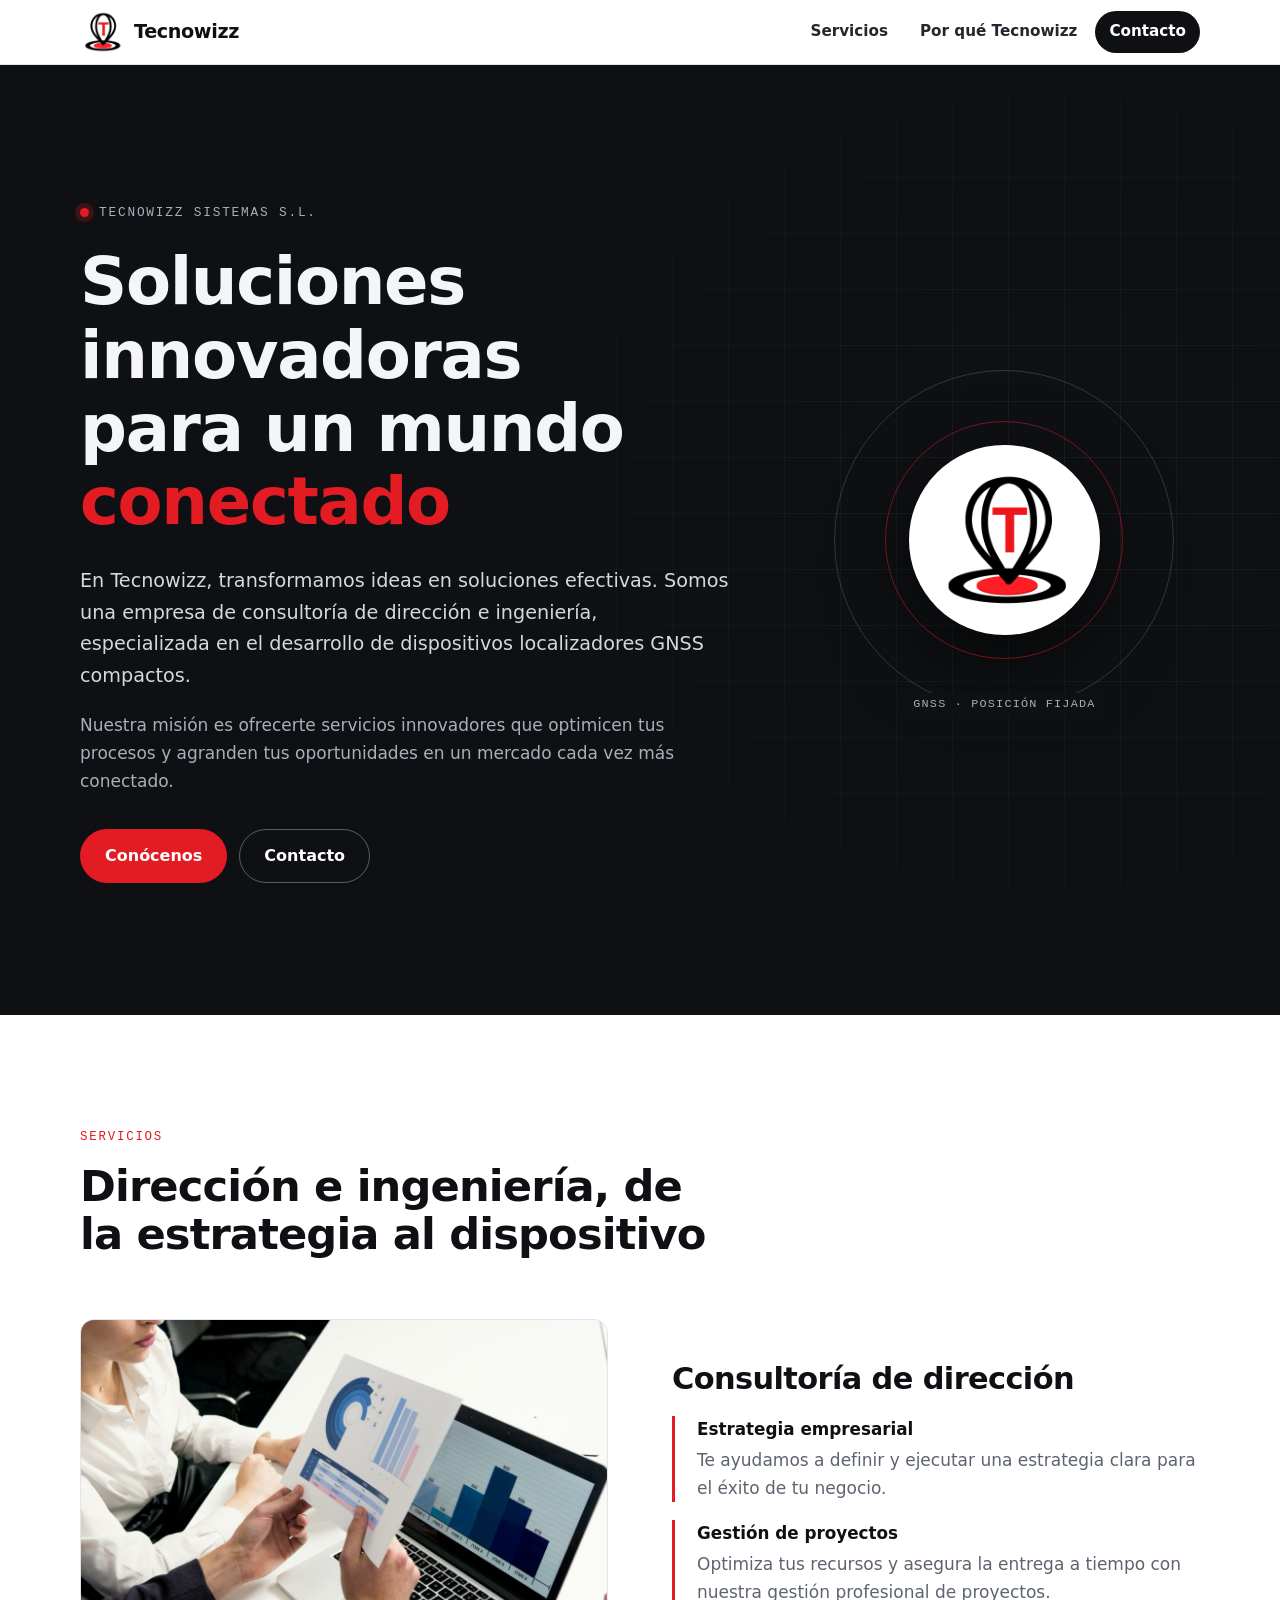
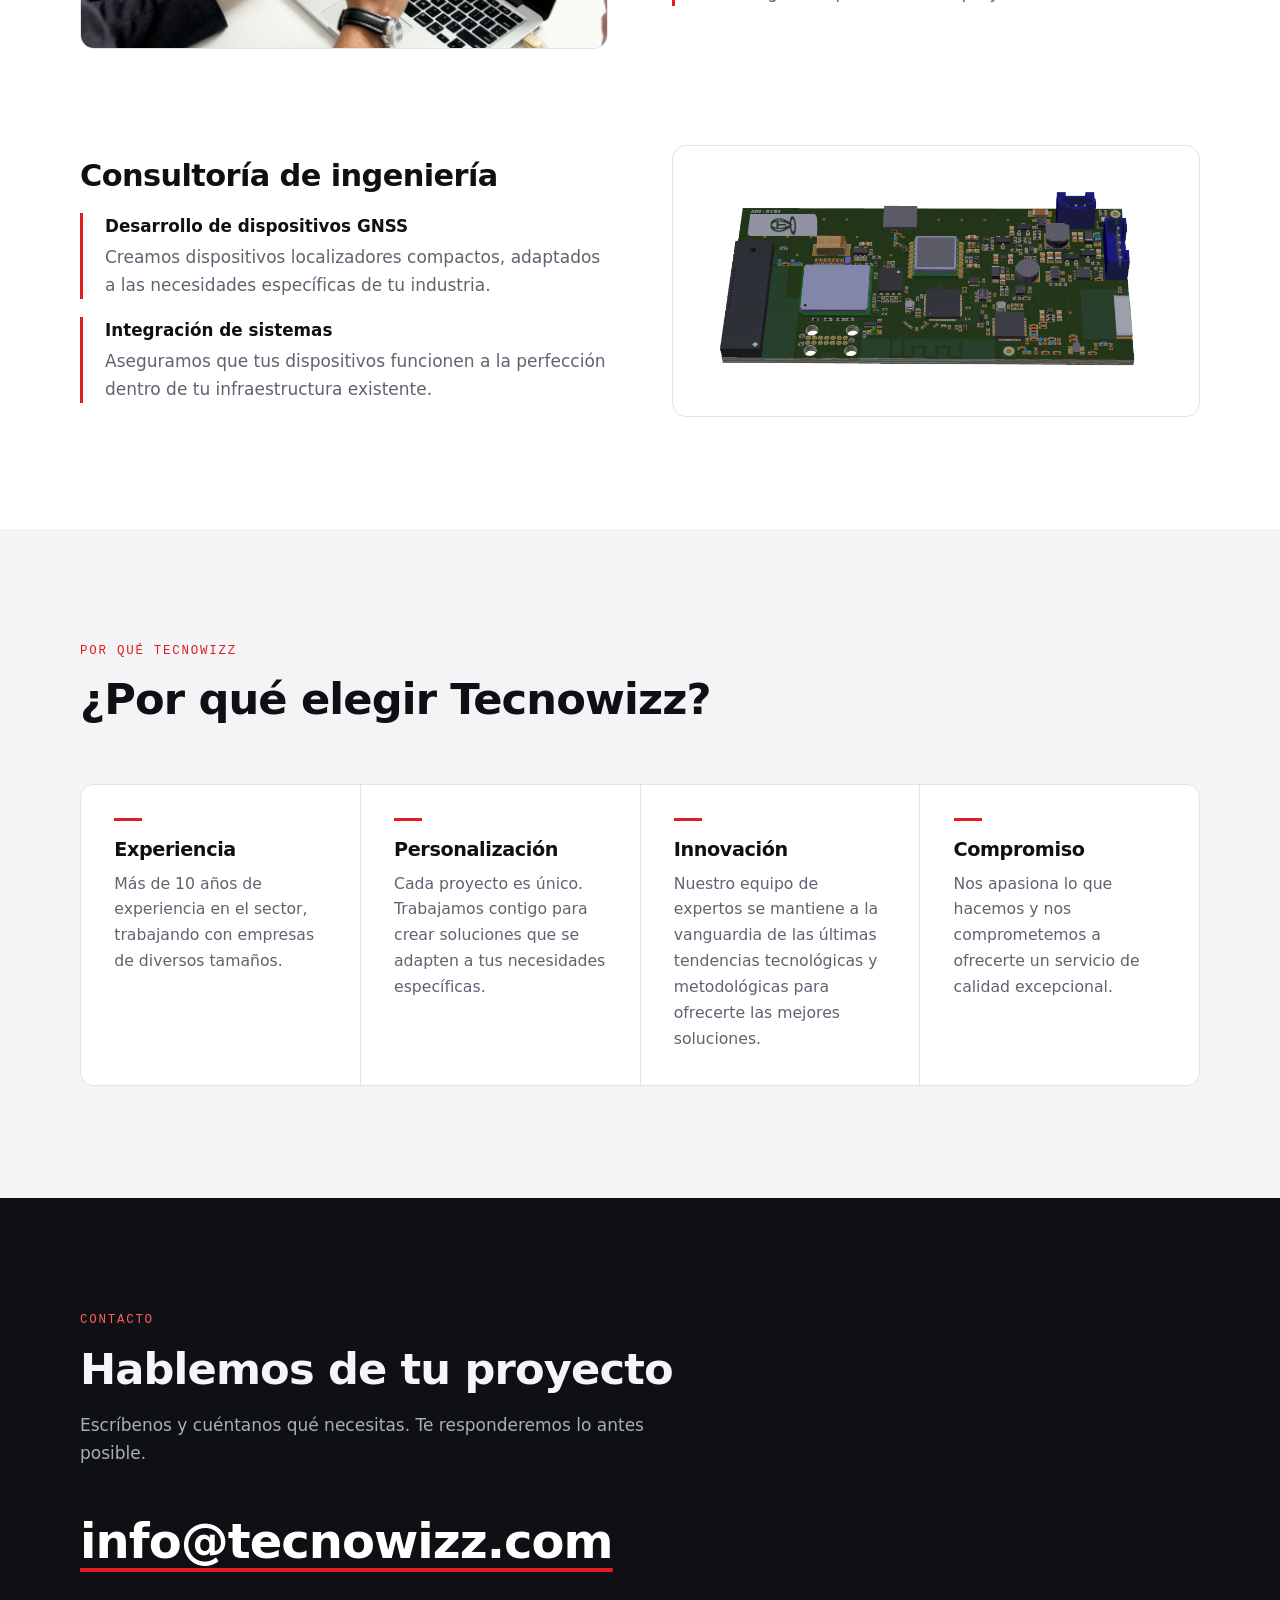
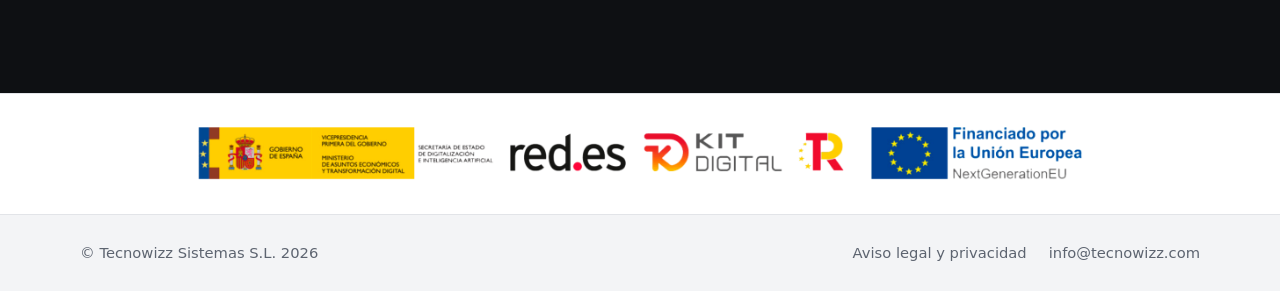
==== index.html @ e262c976 "Web estática de tecnowizz.com Co-Authored-By: Claude Fable 5.2 <noreply@anthropic.com>" ====
<!doctype html>
<html lang="es">
<head>
  <meta charset="utf-8">
  <meta name="viewport" content="width=device-width, initial-scale=1">
  <title>Tecnowizz - Consultoría de dirección e ingeniería</title>
  <meta name="description" content="Tecnowizz Sistemas: consultoría de dirección e ingeniería, especializada en el desarrollo de dispositivos localizadores GNSS compactos.">
  <link rel="canonical" href="https://tecnowizz.com/">
  <link rel="icon" type="image/png" sizes="32x32" href="/assets/favicon-32.png">
  <link rel="apple-touch-icon" href="/assets/logo-192.png">
  <meta property="og:type" content="website">
  <meta property="og:title" content="Tecnowizz - Consultoría de dirección e ingeniería">
  <meta property="og:description" content="Soluciones innovadoras para un mundo conectado. Consultoría de dirección e ingeniería, especializada en dispositivos localizadores GNSS compactos.">
  <meta property="og:url" content="https://tecnowizz.com/">
  <meta property="og:image" content="https://tecnowizz.com/assets/logo.png">
  <meta property="og:locale" content="es_ES">
  <link rel="preload" href="/assets/fonts/sora-latin.woff2" as="font" type="font/woff2" crossorigin>
  <link rel="stylesheet" href="/styles.css">
</head>
<body>
  <a class="skip" href="#contenido">Ir al contenido</a>

  <header class="site-header">
    <div class="wrap">
      <a class="brand" href="/" aria-label="Tecnowizz, inicio">
        <img src="/assets/logo-192.png" alt="" width="44" height="44">
        Tecnowizz
      </a>
      <nav aria-label="Principal">
        <ul class="nav">
          <li><a href="#servicios">Servicios</a></li>
          <li><a href="#por-que">Por qué Tecnowizz</a></li>
          <li><a class="cta" href="#contacto">Contacto</a></li>
        </ul>
      </nav>
    </div>
  </header>

  <main id="contenido">
    <section class="hero">
      <div class="wrap">
        <div>
          <p class="eyebrow">Tecnowizz Sistemas S.L.</p>
          <h1>Soluciones innovadoras para un mundo <em>conectado</em></h1>
          <p class="lead">En Tecnowizz, transformamos ideas en soluciones efectivas. Somos una empresa de consultoría de dirección e ingeniería, especializada en el desarrollo de dispositivos localizadores GNSS compactos.</p>
          <p class="sub">Nuestra misión es ofrecerte servicios innovadores que optimicen tus procesos y agranden tus oportunidades en un mercado cada vez más conectado.</p>
          <div class="actions">
            <a class="btn btn-primary" href="#servicios">Conócenos</a>
            <a class="btn btn-ghost" href="#contacto">Contacto</a>
          </div>
        </div>
        <div class="locator" aria-hidden="true">
          <div class="disc"><img src="/assets/logo.png" alt="" width="632" height="632"></div>
          <span class="coord">GNSS · POSICIÓN FIJADA</span>
        </div>
      </div>
    </section>

    <section class="section" id="servicios">
      <div class="wrap">
        <div class="section-head">
          <p class="kicker">Servicios</p>
          <h2>Dirección e ingeniería, de la estrategia al dispositivo</h2>
        </div>

        <article class="service">
          <div class="service-media">
            <img src="/assets/consultoria.jpg" alt="Dos personas revisan gráficos de resultados junto a un portátil" width="1536" height="864" loading="lazy">
          </div>
          <div>
            <h3>Consultoría de dirección</h3>
            <ul class="points">
              <li><strong>Estrategia empresarial</strong><span>Te ayudamos a definir y ejecutar una estrategia clara para el éxito de tu negocio.</span></li>
              <li><strong>Gestión de proyectos</strong><span>Optimiza tus recursos y asegura la entrega a tiempo con nuestra gestión profesional de proyectos.</span></li>
            </ul>
          </div>
        </article>

        <article class="service flip">
          <div class="service-media render">
            <img src="/assets/pcb.png" alt="Modelo 3D de la placa electrónica de un dispositivo localizador GNSS" width="839" height="365" loading="lazy">
          </div>
          <div>
            <h3>Consultoría de ingeniería</h3>
            <ul class="points">
              <li><strong>Desarrollo de dispositivos GNSS</strong><span>Creamos dispositivos localizadores compactos, adaptados a las necesidades específicas de tu industria.</span></li>
              <li><strong>Integración de sistemas</strong><span>Aseguramos que tus dispositivos funcionen a la perfección dentro de tu infraestructura existente.</span></li>
            </ul>
          </div>
        </article>
      </div>
    </section>

    <section class="section alt" id="por-que">
      <div class="wrap">
        <div class="section-head">
          <p class="kicker">Por qué Tecnowizz</p>
          <h2>¿Por qué elegir Tecnowizz?</h2>
        </div>
        <div class="reasons">
          <div class="reason">
            <h3>Experiencia</h3>
            <p>Más de 10 años de experiencia en el sector, trabajando con empresas de diversos tamaños.</p>
          </div>
          <div class="reason">
            <h3>Personalización</h3>
            <p>Cada proyecto es único. Trabajamos contigo para crear soluciones que se adapten a tus necesidades específicas.</p>
          </div>
          <div class="reason">
            <h3>Innovación</h3>
            <p>Nuestro equipo de expertos se mantiene a la vanguardia de las últimas tendencias tecnológicas y metodológicas para ofrecerte las mejores soluciones.</p>
          </div>
          <div class="reason">
            <h3>Compromiso</h3>
            <p>Nos apasiona lo que hacemos y nos comprometemos a ofrecerte un servicio de calidad excepcional.</p>
          </div>
        </div>
      </div>
    </section>

    <section class="section contact" id="contacto">
      <div class="wrap">
        <p class="kicker">Contacto</p>
        <h2>Hablemos de tu proyecto</h2>
        <p>Escríbenos y cuéntanos qué necesitas. Te responderemos lo antes posible.</p>
        <a class="mail" href="mailto:info@tecnowizz.com">info@tecnowizz.com</a>
      </div>
    </section>
  </main>

  <div class="funding">
    <div class="wrap">
      <img src="/assets/kit-digital.png" alt="Gobierno de España, Ministerio de Asuntos Económicos y Transformación Digital. Red.es. Kit Digital. Plan de Recuperación, Transformación y Resiliencia. Financiado por la Unión Europea, NextGenerationEU." width="2048" height="154" loading="lazy">
    </div>
  </div>

  <footer class="site-footer">
    <div class="wrap">
      <span>© Tecnowizz Sistemas S.L. 2026</span>
      <nav aria-label="Legal">
        <a href="/aviso-legal/">Aviso legal y privacidad</a>
        <a href="mailto:info@tecnowizz.com">info@tecnowizz.com</a>
      </nav>
    </div>
  </footer>
</body>
</html>
---- styles.css ----
@font-face {
  font-family: "Sora";
  src: url("/assets/fonts/sora-latin.woff2") format("woff2");
  font-weight: 400 800;
  font-display: swap;
}

:root {
  --ink: #0e1013;
  --ink-soft: #1a1d22;
  --paper: #ffffff;
  --mist: #f3f4f6;
  --line: #e2e4e8;
  --text: #23272e;
  --muted: #5d6470;
  --red: #e31b23;
  --red-dark: #b9141b;
  --on-ink: #f4f5f7;
  --on-ink-muted: #a9afba;
  --display: "Sora", ui-sans-serif, system-ui, -apple-system, "Segoe UI", Roboto, "Helvetica Neue", Arial, sans-serif;
  --body: ui-sans-serif, system-ui, -apple-system, "Segoe UI", Roboto, "Helvetica Neue", Arial, sans-serif;
  --mono: ui-monospace, SFMono-Regular, Menlo, Consolas, monospace;
  --wrap: 1120px;
  --gutter: clamp(20px, 5vw, 48px);
}

*, *::before, *::after { box-sizing: border-box; }

html { scroll-behavior: smooth; scroll-padding-top: 84px; }

body {
  margin: 0;
  font-family: var(--body);
  font-size: 17px;
  line-height: 1.65;
  color: var(--text);
  background: var(--paper);
  -webkit-font-smoothing: antialiased;
}

img { max-width: 100%; height: auto; display: block; }

a { color: inherit; }

h1, h2, h3 {
  font-family: var(--display);
  line-height: 1.12;
  letter-spacing: -0.02em;
  margin: 0;
  text-wrap: balance;
}

p { margin: 0 0 1em; }

.wrap {
  width: 100%;
  max-width: calc(var(--wrap) + 2 * var(--gutter));
  margin-inline: auto;
  padding-inline: var(--gutter);
}

.skip {
  position: absolute;
  left: -9999px;
}
.skip:focus {
  left: 16px;
  top: 16px;
  z-index: 100;
  background: var(--paper);
  padding: 8px 14px;
  border-radius: 6px;
}

:focus-visible { outline: 3px solid var(--red); outline-offset: 3px; }

/* ---------- Header ---------- */

.site-header {
  position: sticky;
  top: 0;
  z-index: 50;
  background: rgba(255, 255, 255, 0.92);
  backdrop-filter: saturate(160%) blur(10px);
  -webkit-backdrop-filter: saturate(160%) blur(10px);
  border-bottom: 1px solid var(--line);
}

.site-header .wrap {
  display: flex;
  align-items: center;
  justify-content: space-between;
  flex-wrap: wrap;
  gap: 4px 24px;
  padding-block: 10px;
}

.brand {
  display: inline-flex;
  align-items: center;
  gap: 10px;
  text-decoration: none;
  font-family: var(--display);
  font-weight: 700;
  font-size: 1.2rem;
  letter-spacing: -0.02em;
  color: var(--ink);
}
.brand img { width: 44px; height: 44px; }

.nav {
  display: flex;
  flex-wrap: wrap;
  gap: 4px;
  margin: 0;
  padding: 0;
  list-style: none;
}
.nav a {
  display: block;
  padding: 8px 14px;
  border-radius: 999px;
  text-decoration: none;
  font-weight: 600;
  font-size: 0.95rem;
  color: var(--text);
}
.nav a:hover { background: var(--mist); }
.nav a.cta { background: var(--ink); color: #fff; }
.nav a.cta:hover { background: var(--red); }

/* ---------- Hero ---------- */

.hero {
  position: relative;
  overflow: hidden;
  background: var(--ink);
  color: var(--on-ink);
  padding-block: clamp(64px, 11vw, 132px);
}

/* Retícula de coordenadas: guiño al posicionamiento GNSS */
.hero::before {
  content: "";
  position: absolute;
  inset: 0;
  background-image:
    linear-gradient(rgba(255, 255, 255, 0.055) 1px, transparent 1px),
    linear-gradient(90deg, rgba(255, 255, 255, 0.055) 1px, transparent 1px);
  background-size: 56px 56px;
  -webkit-mask-image: radial-gradient(ellipse 75% 85% at 82% 45%, #000 0%, transparent 72%);
  mask-image: radial-gradient(ellipse 75% 85% at 82% 45%, #000 0%, transparent 72%);
}

.hero .wrap {
  position: relative;
  display: grid;
  grid-template-columns: minmax(0, 1.25fr) minmax(0, 0.75fr);
  gap: clamp(32px, 6vw, 80px);
  align-items: center;
}

.eyebrow {
  display: inline-flex;
  align-items: center;
  gap: 10px;
  margin: 0 0 22px;
  font-family: var(--mono);
  font-size: 0.8rem;
  letter-spacing: 0.14em;
  text-transform: uppercase;
  color: var(--on-ink-muted);
}
.eyebrow::before {
  content: "";
  width: 9px;
  height: 9px;
  border-radius: 50%;
  background: var(--red);
  box-shadow: 0 0 0 5px rgba(227, 27, 35, 0.22);
}

.hero h1 {
  font-size: clamp(2.3rem, 5.6vw, 4.1rem);
  font-weight: 700;
  margin-bottom: 26px;
}
.hero h1 em { font-style: normal; color: var(--red); }

.hero p.lead {
  font-size: clamp(1.05rem, 1.5vw, 1.2rem);
  color: #d5d8de;
  max-width: 56ch;
}
.hero p.sub { color: var(--on-ink-muted); max-width: 56ch; }

.actions {
  display: flex;
  flex-wrap: wrap;
  gap: 12px;
  margin-top: 34px;
}

.btn {
  display: inline-flex;
  align-items: center;
  gap: 8px;
  padding: 13px 24px;
  border-radius: 999px;
  font-family: var(--display);
  font-weight: 600;
  font-size: 1rem;
  text-decoration: none;
  border: 1.5px solid transparent;
  transition: background 0.15s, border-color 0.15s, color 0.15s;
}
.btn-primary { background: var(--red); color: #fff; }
.btn-primary:hover { background: var(--red-dark); }
.btn-ghost { border-color: rgba(255, 255, 255, 0.32); color: #fff; }
.btn-ghost:hover { border-color: #fff; background: rgba(255, 255, 255, 0.07); }

/* Marcador de posición del hero */
.locator {
  position: relative;
  justify-self: center;
  width: min(100%, 340px);
  aspect-ratio: 1;
  display: grid;
  place-items: center;
}
.locator::before,
.locator::after {
  content: "";
  position: absolute;
  border-radius: 50%;
  border: 1px solid rgba(255, 255, 255, 0.16);
}
.locator::before { inset: 0; }
.locator::after { inset: 15%; border-color: rgba(227, 27, 35, 0.5); }
.locator .disc {
  width: 56%;
  aspect-ratio: 1;
  border-radius: 50%;
  background: #fff;
  display: grid;
  place-items: center;
  box-shadow: 0 30px 80px rgba(0, 0, 0, 0.55);
}
.locator .disc img { width: 78%; }
.locator .coord {
  position: absolute;
  bottom: -6px;
  left: 50%;
  transform: translateX(-50%);
  white-space: nowrap;
  font-family: var(--mono);
  font-size: 0.74rem;
  letter-spacing: 0.1em;
  color: var(--on-ink-muted);
  background: var(--ink);
  padding: 2px 10px;
}

/* ---------- Secciones ---------- */

.section { padding-block: clamp(64px, 9vw, 112px); }
.section.alt { background: var(--mist); }

.section-head { max-width: 62ch; margin-bottom: clamp(36px, 5vw, 60px); }
.kicker {
  font-family: var(--mono);
  font-size: 0.78rem;
  letter-spacing: 0.14em;
  text-transform: uppercase;
  color: var(--red);
  margin: 0 0 14px;
}
.section-head h2 { font-size: clamp(1.8rem, 3.6vw, 2.7rem); font-weight: 700; color: var(--ink); }

/* Servicios */
.service {
  display: grid;
  grid-template-columns: minmax(0, 1fr) minmax(0, 1fr);
  gap: clamp(28px, 5vw, 72px);
  align-items: center;
}
.service + .service { margin-top: clamp(56px, 8vw, 96px); }
.service.flip .service-media { order: 2; }

.service-media {
  border-radius: 14px;
  overflow: hidden;
  background: var(--mist);
  border: 1px solid var(--line);
}
.service-media img { width: 100%; aspect-ratio: 16 / 10; object-fit: cover; }
.service-media.render { background: #fff; padding: clamp(16px, 3vw, 36px); }
.service-media.render img { aspect-ratio: auto; object-fit: contain; }

.service h3 { font-size: clamp(1.45rem, 2.4vw, 1.9rem); font-weight: 700; color: var(--ink); margin-bottom: 20px; }

.points { list-style: none; margin: 0; padding: 0; display: grid; gap: 18px; }
.points li {
  padding-left: 22px;
  border-left: 3px solid var(--red);
}
.points strong {
  display: block;
  font-family: var(--display);
  font-size: 1.05rem;
  color: var(--ink);
  margin-bottom: 2px;
}
.points span { color: var(--muted); }

/* Por qué */
.reasons {
  display: grid;
  grid-template-columns: repeat(4, minmax(0, 1fr));
  gap: 1px;
  background: var(--line);
  border: 1px solid var(--line);
  border-radius: 14px;
  overflow: hidden;
}
.reason { background: var(--paper); padding: clamp(22px, 2.6vw, 34px); }
.reason h3 { font-size: 1.2rem; font-weight: 700; color: var(--ink); margin-bottom: 10px; }
.reason h3::before {
  content: "";
  display: block;
  width: 28px;
  height: 3px;
  background: var(--red);
  margin-bottom: 18px;
}
.reason p { margin: 0; color: var(--muted); font-size: 0.98rem; }

/* Contacto */
.contact { background: var(--ink); color: var(--on-ink); }
.contact .kicker { color: #ff5a60; }
.contact h2 { font-size: clamp(1.8rem, 3.6vw, 2.7rem); font-weight: 700; margin-bottom: 18px; }
.contact p { color: var(--on-ink-muted); max-width: 54ch; }
.mail {
  display: inline-block;
  margin-top: 18px;
  font-family: var(--display);
  font-weight: 700;
  font-size: clamp(1.5rem, 4.6vw, 3rem);
  letter-spacing: -0.02em;
  color: #fff;
  text-decoration: underline;
  text-decoration-color: var(--red);
  text-decoration-thickness: 4px;
  text-underline-offset: 10px;
  overflow-wrap: anywhere;
}
.mail:hover { color: #ff5a60; }

/* ---------- Pie ---------- */

.funding { background: #fff; border-top: 1px solid var(--line); padding-block: 26px; }
.funding img { width: min(100%, 900px); margin-inline: auto; }

.site-footer { background: var(--mist); border-top: 1px solid var(--line); padding-block: 26px; font-size: 0.92rem; color: var(--muted); }
.site-footer .wrap { display: flex; flex-wrap: wrap; justify-content: space-between; gap: 10px 28px; }
.site-footer nav { display: flex; flex-wrap: wrap; gap: 6px 22px; }
.site-footer a { text-decoration: none; }
.site-footer a:hover { color: var(--ink); text-decoration: underline; }

/* ---------- Páginas de texto ---------- */

.doc { padding-block: clamp(48px, 7vw, 88px); }
.doc .wrap { max-width: calc(760px + 2 * var(--gutter)); }
.doc h1 { font-size: clamp(2rem, 4vw, 2.8rem); color: var(--ink); margin-bottom: 28px; }
.doc h2 { font-size: 1.35rem; color: var(--ink); margin: 38px 0 12px; }
.doc a { color: var(--red-dark); }
.doc dl { display: grid; grid-template-columns: max-content 1fr; gap: 6px 22px; margin: 0 0 1em; }
.doc dt { font-weight: 600; color: var(--ink); }
.doc dd { margin: 0; }

/* ---------- Adaptación ---------- */

@media (max-width: 860px) {
  .hero .wrap { grid-template-columns: 1fr; }
  .locator { display: none; }
  .service, .service.flip { grid-template-columns: 1fr; }
  .service.flip .service-media { order: 0; }
  .reasons { grid-template-columns: repeat(2, minmax(0, 1fr)); }
}

@media (max-width: 520px) {
  body { font-size: 16px; }
  .reasons { grid-template-columns: 1fr; }
  .nav a { padding: 7px 11px; }
  .doc dl { grid-template-columns: 1fr; gap: 0; }
  .doc dd { margin-bottom: 10px; }
}

@media (prefers-reduced-motion: reduce) {
  html { scroll-behavior: auto; }
  .btn { transition: none; }
}
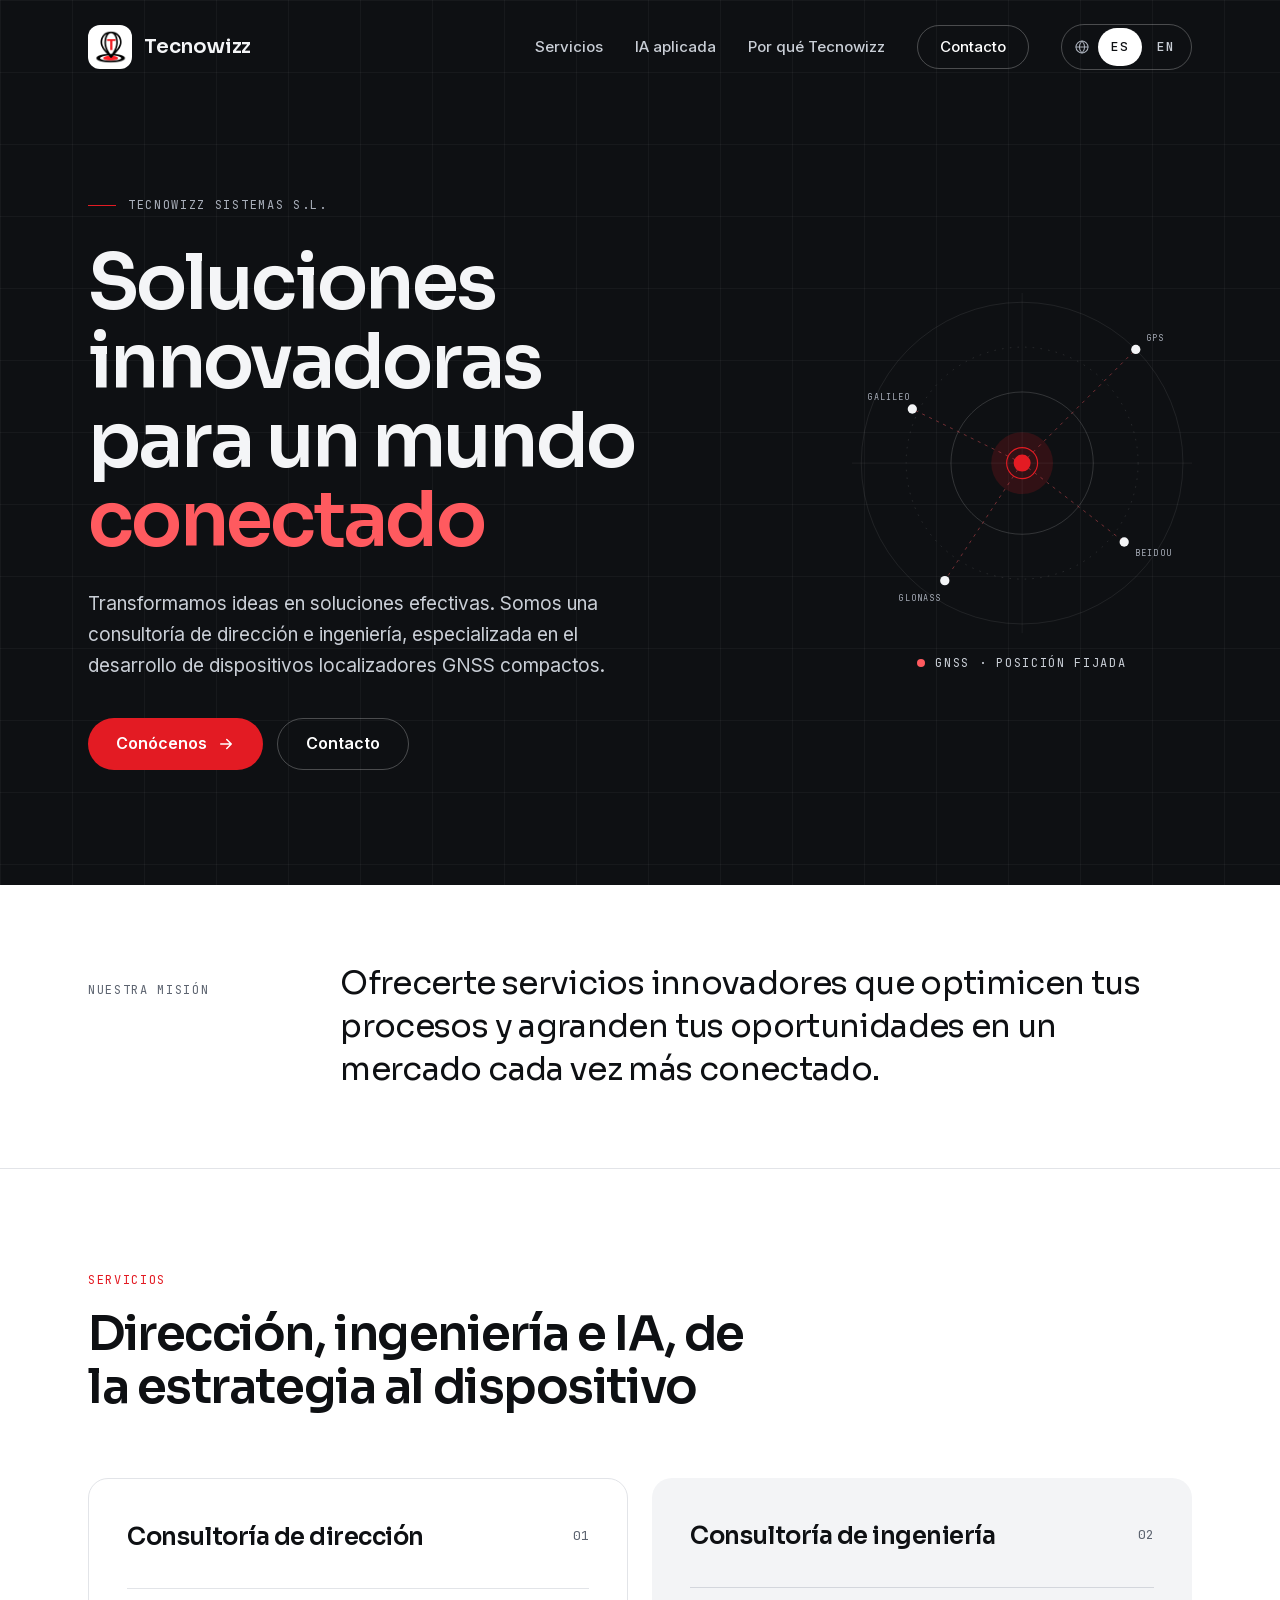
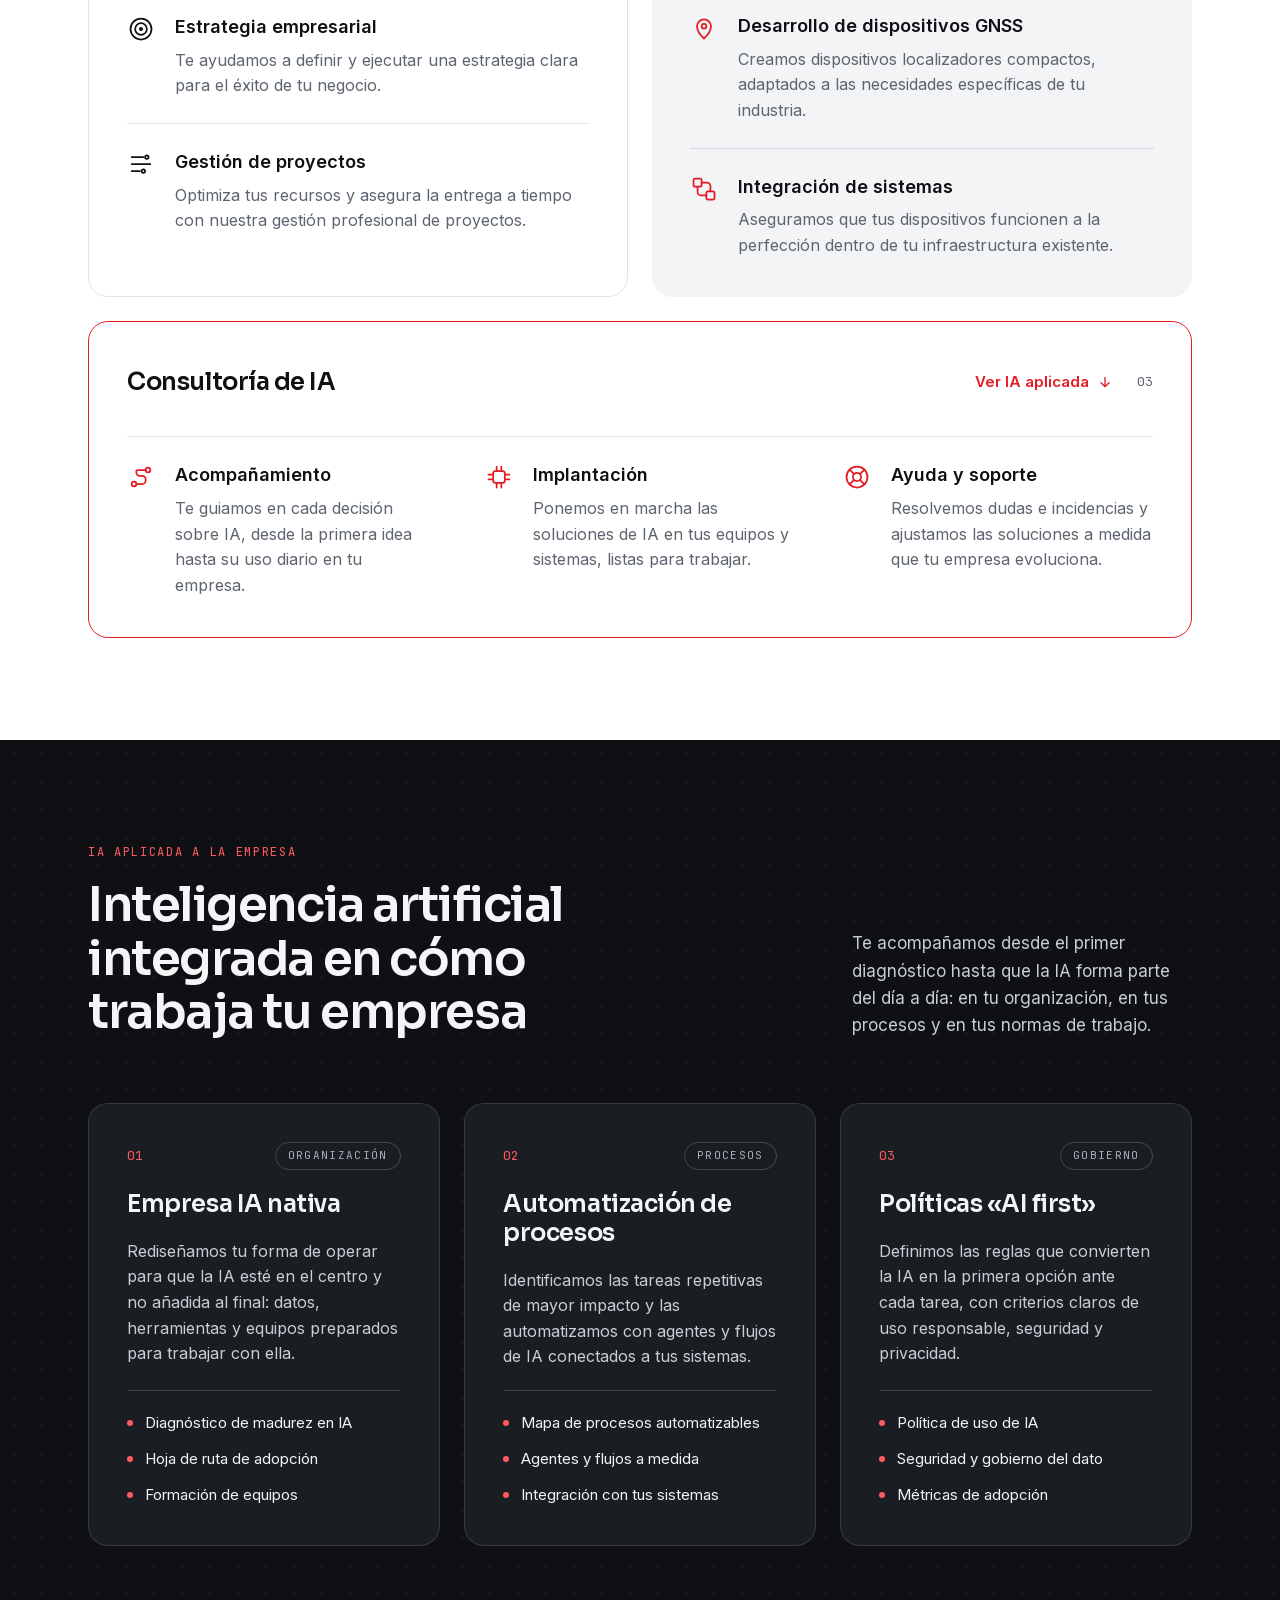
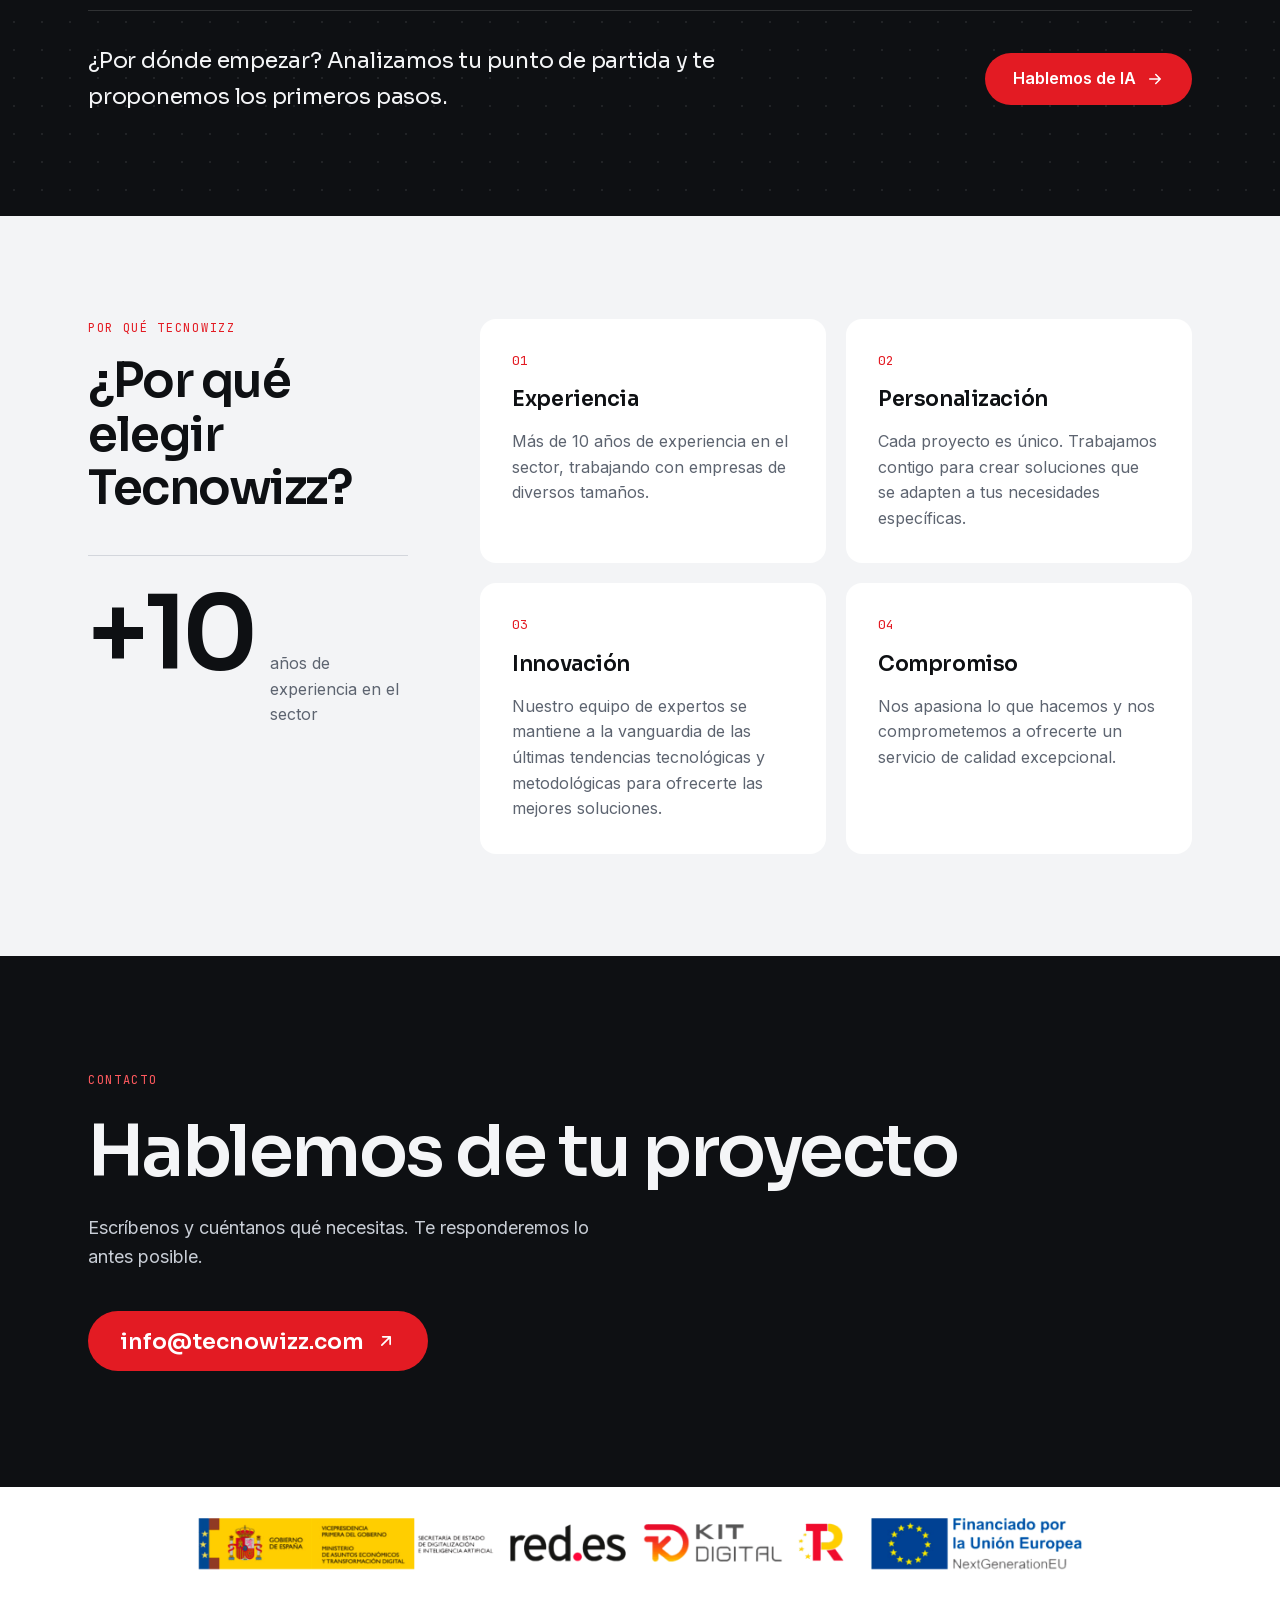
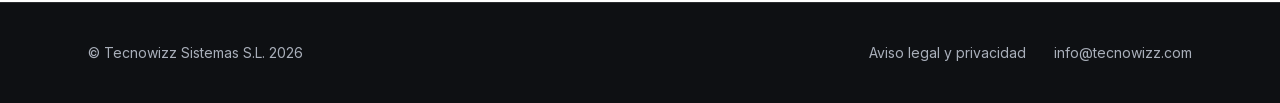
==== commit 4ff3b0fa: "Nuevo diseño: IA aplicada, versión en inglés y generación desde Claude Design Co-Authored-By: Claude" ====
--- a/index.html
+++ b/index.html
@@ -1,147 +1,363 @@
 <!doctype html>
 <html lang="es">
 <head>
-  <meta charset="utf-8">
-  <meta name="viewport" content="width=device-width, initial-scale=1">
-  <title>Tecnowizz - Consultoría de dirección e ingeniería</title>
-  <meta name="description" content="Tecnowizz Sistemas: consultoría de dirección e ingeniería, especializada en el desarrollo de dispositivos localizadores GNSS compactos.">
-  <link rel="canonical" href="https://tecnowizz.com/">
-  <link rel="icon" type="image/png" sizes="32x32" href="/assets/favicon-32.png">
-  <link rel="apple-touch-icon" href="/assets/logo-192.png">
-  <meta property="og:type" content="website">
-  <meta property="og:title" content="Tecnowizz - Consultoría de dirección e ingeniería">
-  <meta property="og:description" content="Soluciones innovadoras para un mundo conectado. Consultoría de dirección e ingeniería, especializada en dispositivos localizadores GNSS compactos.">
-  <meta property="og:url" content="https://tecnowizz.com/">
-  <meta property="og:image" content="https://tecnowizz.com/assets/logo.png">
-  <meta property="og:locale" content="es_ES">
-  <link rel="preload" href="/assets/fonts/sora-latin.woff2" as="font" type="font/woff2" crossorigin>
-  <link rel="stylesheet" href="/styles.css">
+<meta charset="utf-8">
+<meta name="viewport" content="width=device-width, initial-scale=1">
+<title>Tecnowizz - Consultoría de dirección, ingeniería e IA</title>
+<meta name="description" content="Tecnowizz Sistemas: consultoría de dirección, ingeniería e inteligencia artificial, especializada en el desarrollo de dispositivos localizadores GNSS compactos.">
+<link rel="canonical" href="https://tecnowizz.com/">
+<link rel="alternate" hreflang="es" href="https://tecnowizz.com/">
+<link rel="alternate" hreflang="en" href="https://tecnowizz.com/en/">
+<link rel="alternate" hreflang="x-default" href="https://tecnowizz.com/">
+<link rel="icon" type="image/png" sizes="32x32" href="/assets/favicon-32.png">
+<link rel="apple-touch-icon" href="/assets/logo-192.png">
+<meta name="theme-color" content="#0e1013">
+<meta property="og:type" content="website">
+<meta property="og:title" content="Tecnowizz - Consultoría de dirección, ingeniería e IA">
+<meta property="og:description" content="Tecnowizz Sistemas: consultoría de dirección, ingeniería e inteligencia artificial, especializada en el desarrollo de dispositivos localizadores GNSS compactos.">
+<meta property="og:url" content="https://tecnowizz.com/">
+<meta property="og:image" content="https://tecnowizz.com/assets/logo.png">
+<meta property="og:locale" content="es_ES">
+<link rel="preload" href="/assets/fonts/sora-latin.woff2" as="font" type="font/woff2" crossorigin>
+<link rel="preload" href="/assets/fonts/inter-latin.woff2" as="font" type="font/woff2" crossorigin>
+<style>
+@font-face{font-family:"Sora";src:url("/assets/fonts/sora-latin.woff2") format("woff2");font-weight:300 800;font-display:swap}
+@font-face{font-family:"Inter";src:url("/assets/fonts/inter-latin.woff2") format("woff2");font-weight:400 600;font-display:swap}
+@font-face{font-family:"JetBrains Mono";src:url("/assets/fonts/jetbrains-mono-latin.woff2") format("woff2");font-weight:400 500;font-display:swap}
+*,*::before,*::after{box-sizing:border-box}
+html{scroll-behavior:smooth;-webkit-text-size-adjust:100%}
+body{margin:0;background:#0e1013;-webkit-font-smoothing:antialiased}
+a{color:inherit;text-decoration:none}
+a:hover{opacity:.82}
+:focus-visible{outline:3px solid #ff5a5f;outline-offset:3px}
+img{max-width:100%}
+.skip{position:absolute;left:-9999px}
+.skip:focus{left:16px;top:16px;z-index:10;background:#fff;color:#0e1013;padding:8px 14px;border-radius:6px}
+@media (prefers-reduced-motion:reduce){html{scroll-behavior:auto}}
+</style>
 </head>
 <body>
-  <a class="skip" href="#contenido">Ir al contenido</a>
-
-  <header class="site-header">
-    <div class="wrap">
-      <a class="brand" href="/" aria-label="Tecnowizz, inicio">
-        <img src="/assets/logo-192.png" alt="" width="44" height="44">
-        Tecnowizz
-      </a>
-      <nav aria-label="Principal">
-        <ul class="nav">
-          <li><a href="#servicios">Servicios</a></li>
-          <li><a href="#por-que">Por qué Tecnowizz</a></li>
-          <li><a class="cta" href="#contacto">Contacto</a></li>
-        </ul>
-      </nav>
-    </div>
-  </header>
-
-  <main id="contenido">
-    <section class="hero">
-      <div class="wrap">
-        <div>
-          <p class="eyebrow">Tecnowizz Sistemas S.L.</p>
-          <h1>Soluciones innovadoras para un mundo <em>conectado</em></h1>
-          <p class="lead">En Tecnowizz, transformamos ideas en soluciones efectivas. Somos una empresa de consultoría de dirección e ingeniería, especializada en el desarrollo de dispositivos localizadores GNSS compactos.</p>
-          <p class="sub">Nuestra misión es ofrecerte servicios innovadores que optimicen tus procesos y agranden tus oportunidades en un mercado cada vez más conectado.</p>
-          <div class="actions">
-            <a class="btn btn-primary" href="#servicios">Conócenos</a>
-            <a class="btn btn-ghost" href="#contacto">Contacto</a>
-          </div>
-        </div>
-        <div class="locator" aria-hidden="true">
-          <div class="disc"><img src="/assets/logo.png" alt="" width="632" height="632"></div>
-          <span class="coord">GNSS · POSICIÓN FIJADA</span>
-        </div>
-      </div>
-    </section>
-
-    <section class="section" id="servicios">
-      <div class="wrap">
-        <div class="section-head">
-          <p class="kicker">Servicios</p>
-          <h2>Dirección e ingeniería, de la estrategia al dispositivo</h2>
-        </div>
-
-        <article class="service">
-          <div class="service-media">
-            <img src="/assets/consultoria.jpg" alt="Dos personas revisan gráficos de resultados junto a un portátil" width="1536" height="864" loading="lazy">
-          </div>
-          <div>
-            <h3>Consultoría de dirección</h3>
-            <ul class="points">
-              <li><strong>Estrategia empresarial</strong><span>Te ayudamos a definir y ejecutar una estrategia clara para el éxito de tu negocio.</span></li>
-              <li><strong>Gestión de proyectos</strong><span>Optimiza tus recursos y asegura la entrega a tiempo con nuestra gestión profesional de proyectos.</span></li>
-            </ul>
-          </div>
-        </article>
-
-        <article class="service flip">
-          <div class="service-media render">
-            <img src="/assets/pcb.png" alt="Modelo 3D de la placa electrónica de un dispositivo localizador GNSS" width="839" height="365" loading="lazy">
-          </div>
-          <div>
-            <h3>Consultoría de ingeniería</h3>
-            <ul class="points">
-              <li><strong>Desarrollo de dispositivos GNSS</strong><span>Creamos dispositivos localizadores compactos, adaptados a las necesidades específicas de tu industria.</span></li>
-              <li><strong>Integración de sistemas</strong><span>Aseguramos que tus dispositivos funcionen a la perfección dentro de tu infraestructura existente.</span></li>
-            </ul>
-          </div>
-        </article>
-      </div>
-    </section>
-
-    <section class="section alt" id="por-que">
-      <div class="wrap">
-        <div class="section-head">
-          <p class="kicker">Por qué Tecnowizz</p>
-          <h2>¿Por qué elegir Tecnowizz?</h2>
-        </div>
-        <div class="reasons">
-          <div class="reason">
-            <h3>Experiencia</h3>
-            <p>Más de 10 años de experiencia en el sector, trabajando con empresas de diversos tamaños.</p>
-          </div>
-          <div class="reason">
-            <h3>Personalización</h3>
-            <p>Cada proyecto es único. Trabajamos contigo para crear soluciones que se adapten a tus necesidades específicas.</p>
-          </div>
-          <div class="reason">
-            <h3>Innovación</h3>
-            <p>Nuestro equipo de expertos se mantiene a la vanguardia de las últimas tendencias tecnológicas y metodológicas para ofrecerte las mejores soluciones.</p>
-          </div>
-          <div class="reason">
-            <h3>Compromiso</h3>
-            <p>Nos apasiona lo que hacemos y nos comprometemos a ofrecerte un servicio de calidad excepcional.</p>
-          </div>
-        </div>
-      </div>
-    </section>
-
-    <section class="section contact" id="contacto">
-      <div class="wrap">
-        <p class="kicker">Contacto</p>
-        <h2>Hablemos de tu proyecto</h2>
-        <p>Escríbenos y cuéntanos qué necesitas. Te responderemos lo antes posible.</p>
-        <a class="mail" href="mailto:info@tecnowizz.com">info@tecnowizz.com</a>
-      </div>
-    </section>
-  </main>
-
-  <div class="funding">
-    <div class="wrap">
-      <img src="/assets/kit-digital.png" alt="Gobierno de España, Ministerio de Asuntos Económicos y Transformación Digital. Red.es. Kit Digital. Plan de Recuperación, Transformación y Resiliencia. Financiado por la Unión Europea, NextGenerationEU." width="2048" height="154" loading="lazy">
-    </div>
-  </div>
-
-  <footer class="site-footer">
-    <div class="wrap">
-      <span>© Tecnowizz Sistemas S.L. 2026</span>
-      <nav aria-label="Legal">
-        <a href="/aviso-legal/">Aviso legal y privacidad</a>
-        <a href="mailto:info@tecnowizz.com">info@tecnowizz.com</a>
-      </nav>
-    </div>
-  </footer>
+<a class="skip" href="#inicio">Ir al contenido</a>
+<div style="font-family: Inter, system-ui, sans-serif; color: #23272e; background: #ffffff; line-height: 1.6">
+
+<!-- HERO -->
+<div style="background: #0e1013; color: #f4f5f7; position: relative; overflow: hidden">
+<div aria-hidden="true" style="position: absolute; inset: 0; background-image: linear-gradient(#ffffff0a 1px, transparent 1px), linear-gradient(90deg, #ffffff0a 1px, transparent 1px); background-size: 72px 72px"></div>
+
+<header style="position: relative; max-width: 1200px; margin: 0 auto; padding: 24px clamp(20px, 5vw, 48px); display: flex; flex-wrap: wrap; align-items: center; justify-content: space-between; gap: 16px 32px">
+<a href="#inicio" aria-label="Tecnowizz, inicio" style="display: flex; align-items: center; gap: 12px; min-height: 44px">
+<span style="width: 44px; height: 44px; border-radius: 12px; background: #ffffff; display: flex; align-items: center; justify-content: center; flex: none"><img src="/assets/logo.png" alt="" style="width: 36px; height: 36px; object-fit: contain"></span>
+<span style="font-family: Sora, sans-serif; font-weight: 600; font-size: 20px; letter-spacing: -0.01em">Tecnowizz</span>
+</a>
+<nav aria-label="Principal" style="display: flex; flex-wrap: wrap; align-items: center; gap: 8px 32px; font-size: 15px; font-weight: 500">
+<a href="#servicios" style="color: #c9ced6; min-height: 44px; display: flex; align-items: center">Servicios</a>
+<a href="#ia" style="color: #c9ced6; min-height: 44px; display: flex; align-items: center">IA aplicada</a>
+<a href="#por-que" style="color: #c9ced6; min-height: 44px; display: flex; align-items: center">Por qué Tecnowizz</a>
+<a href="#contacto" style="min-height: 44px; padding: 0 22px; border: 1px solid #ffffff40; border-radius: 999px; display: flex; align-items: center; color: #ffffff">Contacto</a>
+<div role="group" aria-label="Idioma" style="display: flex; align-items: center; gap: 2px; padding: 3px; border: 1px solid #ffffff40; border-radius: 999px">
+<svg aria-hidden="true" width="16" height="16" viewBox="0 0 24 24" fill="none" stroke="#a9afba" stroke-width="1.6" stroke-linecap="round" stroke-linejoin="round" style="margin: 0 6px 0 9px"><circle cx="12" cy="12" r="9"></circle><path d="M3 12h18M12 3c2.6 2.8 4 5.8 4 9s-1.4 6.2-4 9c-2.6-2.800000000000001-4-5.800000000000001-4-9s1.4-6.2 4-9z"></path></svg>
+<a href="/" hreflang="es" lang="es" aria-label="Español" aria-current="page" style="min-width: 44px; min-height: 38px; border: 0; border-radius: 999px; font-family: 'JetBrains Mono', monospace; font-size: 13px; letter-spacing: 0.06em; background: #ffffff; color: #0e1013; display: flex; align-items: center; justify-content: center">ES</a>
+<a href="/en/" hreflang="en" lang="en" aria-label="English" style="min-width: 44px; min-height: 38px; border: 0; border-radius: 999px; font-family: 'JetBrains Mono', monospace; font-size: 13px; letter-spacing: 0.06em; background: transparent; color: #c9ced6; display: flex; align-items: center; justify-content: center">EN</a>
+</div>
+</nav>
+</header>
+
+<div id="inicio" style="position: relative; max-width: 1200px; margin: 0 auto; padding: clamp(48px, 8vw, 104px) clamp(20px, 5vw, 48px) clamp(64px, 9vw, 128px); display: flex; flex-wrap: wrap; align-items: center; gap: 56px 72px">
+<div style="flex: 999 1 460px; min-width: 0; display: flex; flex-direction: column; gap: 28px">
+<div style="display: flex; align-items: center; gap: 12px; font-family: 'JetBrains Mono', monospace; font-size: 12px; letter-spacing: 0.14em; text-transform: uppercase; color: #a9afba">
+<span style="width: 28px; height: 1px; background: #e31b23"></span>
+<span>Tecnowizz Sistemas S.L.</span>
+</div>
+<h1 style="margin: 0; font-family: Sora, sans-serif; font-weight: 600; font-size: clamp(40px, 6.2vw, 76px); line-height: 1.04; letter-spacing: -0.035em; text-wrap: balance">Soluciones innovadoras para un mundo <span style="color: #ff5a5f">conectado</span></h1>
+<p style="margin: 0; max-width: 560px; font-size: clamp(17px, 1.5vw, 19px); line-height: 1.65; color: #c9ced6">Transformamos ideas en soluciones efectivas. Somos una consultoría de dirección e ingeniería, especializada en el desarrollo de dispositivos localizadores GNSS compactos.</p>
+<div style="display: flex; flex-wrap: wrap; gap: 14px; padding-top: 8px">
+<a href="#servicios" style="min-height: 52px; padding: 0 28px; border-radius: 999px; background: #e31b23; color: #ffffff; font-weight: 600; font-size: 16px; display: flex; align-items: center; gap: 10px">Conócenos
+<svg aria-hidden="true" width="18" height="18" viewBox="0 0 24 24" fill="none" stroke="currentColor" stroke-width="2" stroke-linecap="round" stroke-linejoin="round"><path d="M5 12h14M13 6l6 6-6 6"></path></svg>
+</a>
+<a href="#contacto" style="min-height: 52px; padding: 0 28px; border-radius: 999px; border: 1px solid #ffffff40; color: #ffffff; font-weight: 600; font-size: 16px; display: flex; align-items: center">Contacto</a>
+</div>
+</div>
+
+<div style="flex: 1 1 340px; max-width: 460px; min-width: 0; margin: 0 auto; display: flex; flex-direction: column; gap: 20px">
+<svg aria-hidden="true" viewBox="0 0 440 440" style="width: 100%; height: auto; display: block">
+<circle cx="220" cy="220" r="208" fill="none" stroke="#ffffff" stroke-opacity="0.10"></circle>
+<circle cx="220" cy="220" r="150" fill="none" stroke="#ffffff" stroke-opacity="0.14" stroke-dasharray="2 8"></circle>
+<circle cx="220" cy="220" r="92" fill="none" stroke="#ffffff" stroke-opacity="0.20"></circle>
+<circle cx="220" cy="220" r="40" fill="#e31b23" fill-opacity="0.16"></circle>
+<line x1="220" y1="0" x2="220" y2="440" stroke="#ffffff" stroke-opacity="0.08"></line>
+<line x1="0" y1="220" x2="440" y2="220" stroke="#ffffff" stroke-opacity="0.08"></line>
+<line x1="220" y1="220" x2="367" y2="73" stroke="#ff5a5f" stroke-opacity="0.55" stroke-dasharray="4 6"></line>
+<line x1="220" y1="220" x2="78" y2="150" stroke="#ff5a5f" stroke-opacity="0.55" stroke-dasharray="4 6"></line>
+<line x1="220" y1="220" x2="120" y2="372" stroke="#ff5a5f" stroke-opacity="0.55" stroke-dasharray="4 6"></line>
+<line x1="220" y1="220" x2="352" y2="322" stroke="#ff5a5f" stroke-opacity="0.55" stroke-dasharray="4 6"></line>
+<circle cx="367" cy="73" r="6" fill="#f4f5f7"></circle>
+<circle cx="78" cy="150" r="6" fill="#f4f5f7"></circle>
+<circle cx="120" cy="372" r="6" fill="#f4f5f7"></circle>
+<circle cx="352" cy="322" r="6" fill="#f4f5f7"></circle>
+<circle cx="220" cy="220" r="11" fill="#e31b23"></circle>
+<circle cx="220" cy="220" r="20" fill="none" stroke="#e31b23" stroke-width="1.5"></circle>
+<g font-family="JetBrains Mono, monospace" font-size="11" fill="#a9afba" letter-spacing="1.5">
+<text x="380" y="62">GPS</text>
+<text x="20" y="138">GALILEO</text>
+<text x="60" y="398">GLONASS</text>
+<text x="366" y="340">BEIDOU</text>
+</g>
+</svg>
+<div style="display: flex; align-items: center; justify-content: center; gap: 10px; font-family: 'JetBrains Mono', monospace; font-size: 12px; letter-spacing: 0.14em; text-transform: uppercase; color: #c9ced6">
+<span style="width: 8px; height: 8px; border-radius: 50%; background: #ff5a5f"></span>
+<span>GNSS · Posición fijada</span>
+</div>
+</div>
+</div>
+</div>
+
+<!-- MISIÓN -->
+<div style="border-bottom: 1px solid #e2e4e8">
+<div style="max-width: 1200px; margin: 0 auto; padding: clamp(48px, 6vw, 80px) clamp(20px, 5vw, 48px); display: flex; flex-wrap: wrap; gap: 20px 72px; align-items: baseline">
+<div style="flex: 1 1 180px; font-family: 'JetBrains Mono', monospace; font-size: 12px; letter-spacing: 0.14em; text-transform: uppercase; color: #5d6470">Nuestra misión</div>
+<p style="flex: 999 1 520px; min-width: 0; margin: 0; font-family: Sora, sans-serif; font-weight: 400; font-size: clamp(22px, 2.6vw, 32px); line-height: 1.35; letter-spacing: -0.02em; color: #0e1013; text-wrap: pretty">Ofrecerte servicios innovadores que optimicen tus procesos y agranden tus oportunidades en un mercado cada vez más conectado.</p>
+</div>
+</div>
+
+<!-- SERVICIOS -->
+<div id="servicios" style="max-width: 1200px; margin: 0 auto; padding: clamp(64px, 8vw, 120px) clamp(20px, 5vw, 48px)">
+<div style="display: flex; flex-direction: column; gap: 16px; max-width: 760px; margin-bottom: clamp(40px, 5vw, 72px)">
+<div style="font-family: 'JetBrains Mono', monospace; font-size: 12px; letter-spacing: 0.14em; text-transform: uppercase; color: #e31b23">Servicios</div>
+<h2 style="margin: 0; font-family: Sora, sans-serif; font-weight: 600; font-size: clamp(30px, 4vw, 48px); line-height: 1.12; letter-spacing: -0.03em; color: #0e1013; text-wrap: balance">Dirección, ingeniería e IA, de la estrategia al dispositivo</h2>
+</div>
+
+<div style="display: flex; flex-wrap: wrap; gap: 24px">
+
+<div style="flex: 1 1 380px; min-width: 0; border: 1px solid #e2e4e8; border-radius: 20px; padding: clamp(28px, 3vw, 44px); display: flex; flex-direction: column; gap: 32px">
+<div style="display: flex; align-items: center; justify-content: space-between; gap: 16px">
+<h3 style="margin: 0; font-family: Sora, sans-serif; font-weight: 600; font-size: 24px; letter-spacing: -0.02em; color: #0e1013">Consultoría de dirección</h3>
+<span style="font-family: 'JetBrains Mono', monospace; font-size: 13px; color: #5d6470">01</span>
+</div>
+<div style="display: flex; flex-direction: column">
+<div style="display: flex; gap: 20px; padding: 24px 0; border-top: 1px solid #e2e4e8">
+<svg aria-hidden="true" width="28" height="28" viewBox="0 0 24 24" fill="none" stroke="#0e1013" stroke-width="1.5" stroke-linecap="round" stroke-linejoin="round" style="flex: none; margin-top: 2px"><circle cx="12" cy="12" r="9"></circle><circle cx="12" cy="12" r="5"></circle><circle cx="12" cy="12" r="1"></circle></svg>
+<div style="display: flex; flex-direction: column; gap: 6px">
+<h4 style="margin: 0; font-size: 18px; font-weight: 600; color: #0e1013">Estrategia empresarial</h4>
+<p style="margin: 0; font-size: 16px; color: #5d6470">Te ayudamos a definir y ejecutar una estrategia clara para el éxito de tu negocio.</p>
+</div>
+</div>
+<div style="display: flex; gap: 20px; padding: 24px 0 0; border-top: 1px solid #e2e4e8">
+<svg aria-hidden="true" width="28" height="28" viewBox="0 0 24 24" fill="none" stroke="#0e1013" stroke-width="1.5" stroke-linecap="round" stroke-linejoin="round" style="flex: none; margin-top: 2px"><path d="M4 6h10M4 12h16M4 18h7"></path><circle cx="17" cy="6" r="1.5"></circle><circle cx="14" cy="18" r="1.5"></circle></svg>
+<div style="display: flex; flex-direction: column; gap: 6px">
+<h4 style="margin: 0; font-size: 18px; font-weight: 600; color: #0e1013">Gestión de proyectos</h4>
+<p style="margin: 0; font-size: 16px; color: #5d6470">Optimiza tus recursos y asegura la entrega a tiempo con nuestra gestión profesional de proyectos.</p>
+</div>
+</div>
+</div>
+</div>
+
+<div style="flex: 1 1 380px; min-width: 0; background: #f3f4f6; border-radius: 20px; padding: clamp(28px, 3vw, 44px); display: flex; flex-direction: column; gap: 32px">
+<div style="display: flex; align-items: center; justify-content: space-between; gap: 16px">
+<h3 style="margin: 0; font-family: Sora, sans-serif; font-weight: 600; font-size: 24px; letter-spacing: -0.02em; color: #0e1013">Consultoría de ingeniería</h3>
+<span style="font-family: 'JetBrains Mono', monospace; font-size: 13px; color: #5d6470">02</span>
+</div>
+<div style="display: flex; flex-direction: column">
+<div style="display: flex; gap: 20px; padding: 24px 0; border-top: 1px solid #d3d6dc">
+<svg aria-hidden="true" width="28" height="28" viewBox="0 0 24 24" fill="none" stroke="#e31b23" stroke-width="1.5" stroke-linecap="round" stroke-linejoin="round" style="flex: none; margin-top: 2px"><path d="M12 21s6-5.6 6-10.5A6 6 0 0 0 6 10.5C6 15.4 12 21 12 21z"></path><circle cx="12" cy="10.5" r="2"></circle></svg>
+<div style="display: flex; flex-direction: column; gap: 6px">
+<h4 style="margin: 0; font-size: 18px; font-weight: 600; color: #0e1013">Desarrollo de dispositivos GNSS</h4>
+<p style="margin: 0; font-size: 16px; color: #5d6470">Creamos dispositivos localizadores compactos, adaptados a las necesidades específicas de tu industria.</p>
+</div>
+</div>
+<div style="display: flex; gap: 20px; padding: 24px 0 0; border-top: 1px solid #d3d6dc">
+<svg aria-hidden="true" width="28" height="28" viewBox="0 0 24 24" fill="none" stroke="#e31b23" stroke-width="1.5" stroke-linecap="round" stroke-linejoin="round" style="flex: none; margin-top: 2px"><rect x="3" y="3" width="7" height="7" rx="1.5"></rect><rect x="14" y="14" width="7" height="7" rx="1.5"></rect><path d="M10 6.5h4.5a3 3 0 0 1 3 3V14M14 17.5H9.5a3 3 0 0 1-3-3V10"></path></svg>
+<div style="display: flex; flex-direction: column; gap: 6px">
+<h4 style="margin: 0; font-size: 18px; font-weight: 600; color: #0e1013">Integración de sistemas</h4>
+<p style="margin: 0; font-size: 16px; color: #5d6470">Aseguramos que tus dispositivos funcionen a la perfección dentro de tu infraestructura existente.</p>
+</div>
+</div>
+</div>
+</div>
+
+<div style="flex: 1 1 100%; min-width: 0; border: 1px solid #e31b23; border-radius: 20px; padding: clamp(28px, 3vw, 44px); display: flex; flex-direction: column; gap: 32px">
+<div style="display: flex; flex-wrap: wrap; align-items: center; justify-content: space-between; gap: 12px 24px">
+<h3 style="margin: 0; font-family: Sora, sans-serif; font-weight: 600; font-size: 24px; letter-spacing: -0.02em; color: #0e1013">Consultoría de IA</h3>
+<div style="display: flex; align-items: center; gap: 24px">
+<a href="#ia" style="min-height: 44px; display: flex; align-items: center; gap: 8px; font-size: 15px; font-weight: 600; color: #e31b23">Ver IA aplicada
+<svg aria-hidden="true" width="16" height="16" viewBox="0 0 24 24" fill="none" stroke="currentColor" stroke-width="2" stroke-linecap="round" stroke-linejoin="round"><path d="M12 5v14M6 13l6 6 6-6"></path></svg>
+</a>
+<span style="font-family: 'JetBrains Mono', monospace; font-size: 13px; color: #5d6470">03</span>
+</div>
+</div>
+<div style="display: flex; flex-wrap: wrap; gap: 0 48px; border-top: 1px solid #e2e4e8">
+<div style="flex: 1 1 260px; min-width: 0; display: flex; gap: 20px; padding: 24px 0 0">
+<svg aria-hidden="true" width="28" height="28" viewBox="0 0 24 24" fill="none" stroke="#e31b23" stroke-width="1.5" stroke-linecap="round" stroke-linejoin="round" style="flex: none; margin-top: 2px"><circle cx="6" cy="18" r="2"></circle><circle cx="18" cy="6" r="2"></circle><path d="M8 18h5a3 3 0 0 0 3-3v-1a3 3 0 0 0-3-3h-2a3 3 0 0 1-3-3V7a1 1 0 0 1 1-1h7"></path></svg>
+<div style="display: flex; flex-direction: column; gap: 6px">
+<h4 style="margin: 0; font-size: 18px; font-weight: 600; color: #0e1013">Acompañamiento</h4>
+<p style="margin: 0; font-size: 16px; color: #5d6470">Te guiamos en cada decisión sobre IA, desde la primera idea hasta su uso diario en tu empresa.</p>
+</div>
+</div>
+<div style="flex: 1 1 260px; min-width: 0; display: flex; gap: 20px; padding: 24px 0 0">
+<svg aria-hidden="true" width="28" height="28" viewBox="0 0 24 24" fill="none" stroke="#e31b23" stroke-width="1.5" stroke-linecap="round" stroke-linejoin="round" style="flex: none; margin-top: 2px"><rect x="7" y="7" width="10" height="10" rx="2"></rect><path d="M10 3v4M14 3v4M10 17v4M14 17v4M3 10h4M3 14h4M17 10h4M17 14h4"></path></svg>
+<div style="display: flex; flex-direction: column; gap: 6px">
+<h4 style="margin: 0; font-size: 18px; font-weight: 600; color: #0e1013">Implantación</h4>
+<p style="margin: 0; font-size: 16px; color: #5d6470">Ponemos en marcha las soluciones de IA en tus equipos y sistemas, listas para trabajar.</p>
+</div>
+</div>
+<div style="flex: 1 1 260px; min-width: 0; display: flex; gap: 20px; padding: 24px 0 0">
+<svg aria-hidden="true" width="28" height="28" viewBox="0 0 24 24" fill="none" stroke="#e31b23" stroke-width="1.5" stroke-linecap="round" stroke-linejoin="round" style="flex: none; margin-top: 2px"><circle cx="12" cy="12" r="9"></circle><circle cx="12" cy="12" r="3.5"></circle><path d="M5.6 5.6l3.9 3.9M14.5 14.5l3.9 3.9M18.4 5.6l-3.9 3.9M9.5 14.5l-3.9 3.9"></path></svg>
+<div style="display: flex; flex-direction: column; gap: 6px">
+<h4 style="margin: 0; font-size: 18px; font-weight: 600; color: #0e1013">Ayuda y soporte</h4>
+<p style="margin: 0; font-size: 16px; color: #5d6470">Resolvemos dudas e incidencias y ajustamos las soluciones a medida que tu empresa evoluciona.</p>
+</div>
+</div>
+</div>
+</div>
+
+</div>
+</div>
+
+<!-- IA APLICADA -->
+<div id="ia" style="background: #0e1013; color: #f4f5f7; position: relative; overflow: hidden">
+<div aria-hidden="true" style="position: absolute; inset: 0; background-image: radial-gradient(#ffffff14 1px, transparent 1px); background-size: 28px 28px"></div>
+<div style="position: relative; max-width: 1200px; margin: 0 auto; padding: clamp(64px, 8vw, 120px) clamp(20px, 5vw, 48px); display: flex; flex-direction: column; gap: clamp(40px, 5vw, 72px)">
+
+<div style="display: flex; flex-wrap: wrap; align-items: flex-end; gap: 24px 72px">
+<div style="flex: 999 1 480px; min-width: 0; display: flex; flex-direction: column; gap: 16px">
+<div style="font-family: 'JetBrains Mono', monospace; font-size: 12px; letter-spacing: 0.14em; text-transform: uppercase; color: #ff5a5f">IA aplicada a la empresa</div>
+<h2 style="margin: 0; font-family: Sora, sans-serif; font-weight: 600; font-size: clamp(30px, 4vw, 48px); line-height: 1.12; letter-spacing: -0.03em; text-wrap: balance">Inteligencia artificial integrada en cómo trabaja tu empresa</h2>
+</div>
+<p style="flex: 1 1 340px; min-width: 0; margin: 0; font-size: 17px; color: #c9ced6">Te acompañamos desde el primer diagnóstico hasta que la IA forma parte del día a día: en tu organización, en tus procesos y en tus normas de trabajo.</p>
+</div>
+
+<div style="display: flex; flex-wrap: wrap; gap: 24px">
+
+<div style="flex: 1 1 300px; min-width: 0; background: #1a1d22; border: 1px solid #ffffff1f; border-radius: 20px; padding: clamp(28px, 3vw, 40px); display: flex; flex-direction: column; gap: 20px">
+<div style="display: flex; align-items: center; justify-content: space-between; gap: 16px">
+<span style="font-family: 'JetBrains Mono', monospace; font-size: 13px; color: #ff5a5f">01</span>
+<span style="font-family: 'JetBrains Mono', monospace; font-size: 11px; letter-spacing: 0.12em; text-transform: uppercase; color: #a9afba; border: 1px solid #ffffff2e; border-radius: 999px; padding: 4px 12px">Organización</span>
+</div>
+<h3 style="margin: 0; font-family: Sora, sans-serif; font-weight: 600; font-size: 24px; line-height: 1.2; letter-spacing: -0.02em">Empresa IA nativa</h3>
+<p style="margin: 0; font-size: 16px; color: #c9ced6">Rediseñamos tu forma de operar para que la IA esté en el centro y no añadida al final: datos, herramientas y equipos preparados para trabajar con ella.</p>
+<ul style="list-style: none; margin: auto 0 0; padding: 20px 0 0; border-top: 1px solid #ffffff24; display: flex; flex-direction: column; gap: 12px; font-size: 15px; color: #f4f5f7">
+<li style="display: flex; align-items: center; gap: 12px"><span aria-hidden="true" style="width: 6px; height: 6px; border-radius: 50%; background: #ff5a5f; flex: none"></span>Diagnóstico de madurez en IA</li>
+<li style="display: flex; align-items: center; gap: 12px"><span aria-hidden="true" style="width: 6px; height: 6px; border-radius: 50%; background: #ff5a5f; flex: none"></span>Hoja de ruta de adopción</li>
+<li style="display: flex; align-items: center; gap: 12px"><span aria-hidden="true" style="width: 6px; height: 6px; border-radius: 50%; background: #ff5a5f; flex: none"></span>Formación de equipos</li>
+</ul>
+</div>
+
+
+<div style="flex: 1 1 300px; min-width: 0; background: #1a1d22; border: 1px solid #ffffff1f; border-radius: 20px; padding: clamp(28px, 3vw, 40px); display: flex; flex-direction: column; gap: 20px">
+<div style="display: flex; align-items: center; justify-content: space-between; gap: 16px">
+<span style="font-family: 'JetBrains Mono', monospace; font-size: 13px; color: #ff5a5f">02</span>
+<span style="font-family: 'JetBrains Mono', monospace; font-size: 11px; letter-spacing: 0.12em; text-transform: uppercase; color: #a9afba; border: 1px solid #ffffff2e; border-radius: 999px; padding: 4px 12px">Procesos</span>
+</div>
+<h3 style="margin: 0; font-family: Sora, sans-serif; font-weight: 600; font-size: 24px; line-height: 1.2; letter-spacing: -0.02em">Automatización de procesos</h3>
+<p style="margin: 0; font-size: 16px; color: #c9ced6">Identificamos las tareas repetitivas de mayor impacto y las automatizamos con agentes y flujos de IA conectados a tus sistemas.</p>
+<ul style="list-style: none; margin: auto 0 0; padding: 20px 0 0; border-top: 1px solid #ffffff24; display: flex; flex-direction: column; gap: 12px; font-size: 15px; color: #f4f5f7">
+<li style="display: flex; align-items: center; gap: 12px"><span aria-hidden="true" style="width: 6px; height: 6px; border-radius: 50%; background: #ff5a5f; flex: none"></span>Mapa de procesos automatizables</li>
+<li style="display: flex; align-items: center; gap: 12px"><span aria-hidden="true" style="width: 6px; height: 6px; border-radius: 50%; background: #ff5a5f; flex: none"></span>Agentes y flujos a medida</li>
+<li style="display: flex; align-items: center; gap: 12px"><span aria-hidden="true" style="width: 6px; height: 6px; border-radius: 50%; background: #ff5a5f; flex: none"></span>Integración con tus sistemas</li>
+</ul>
+</div>
+
+
+<div style="flex: 1 1 300px; min-width: 0; background: #1a1d22; border: 1px solid #ffffff1f; border-radius: 20px; padding: clamp(28px, 3vw, 40px); display: flex; flex-direction: column; gap: 20px">
+<div style="display: flex; align-items: center; justify-content: space-between; gap: 16px">
+<span style="font-family: 'JetBrains Mono', monospace; font-size: 13px; color: #ff5a5f">03</span>
+<span style="font-family: 'JetBrains Mono', monospace; font-size: 11px; letter-spacing: 0.12em; text-transform: uppercase; color: #a9afba; border: 1px solid #ffffff2e; border-radius: 999px; padding: 4px 12px">Gobierno</span>
+</div>
+<h3 style="margin: 0; font-family: Sora, sans-serif; font-weight: 600; font-size: 24px; line-height: 1.2; letter-spacing: -0.02em">Políticas «AI first»</h3>
+<p style="margin: 0; font-size: 16px; color: #c9ced6">Definimos las reglas que convierten la IA en la primera opción ante cada tarea, con criterios claros de uso responsable, seguridad y privacidad.</p>
+<ul style="list-style: none; margin: auto 0 0; padding: 20px 0 0; border-top: 1px solid #ffffff24; display: flex; flex-direction: column; gap: 12px; font-size: 15px; color: #f4f5f7">
+<li style="display: flex; align-items: center; gap: 12px"><span aria-hidden="true" style="width: 6px; height: 6px; border-radius: 50%; background: #ff5a5f; flex: none"></span>Política de uso de IA</li>
+<li style="display: flex; align-items: center; gap: 12px"><span aria-hidden="true" style="width: 6px; height: 6px; border-radius: 50%; background: #ff5a5f; flex: none"></span>Seguridad y gobierno del dato</li>
+<li style="display: flex; align-items: center; gap: 12px"><span aria-hidden="true" style="width: 6px; height: 6px; border-radius: 50%; background: #ff5a5f; flex: none"></span>Métricas de adopción</li>
+</ul>
+</div>
+
+</div>
+
+<div style="display: flex; flex-wrap: wrap; align-items: center; justify-content: space-between; gap: 20px 40px; padding-top: 32px; border-top: 1px solid #ffffff24">
+<p style="margin: 0; font-family: Sora, sans-serif; font-size: clamp(18px, 2vw, 22px); letter-spacing: -0.01em; max-width: 640px">¿Por dónde empezar? Analizamos tu punto de partida y te proponemos los primeros pasos.</p>
+<a href="#contacto" style="min-height: 52px; padding: 0 28px; border-radius: 999px; background: #e31b23; color: #ffffff; font-weight: 600; font-size: 16px; display: flex; align-items: center; gap: 10px">Hablemos de IA
+<svg aria-hidden="true" width="18" height="18" viewBox="0 0 24 24" fill="none" stroke="currentColor" stroke-width="2" stroke-linecap="round" stroke-linejoin="round"><path d="M5 12h14M13 6l6 6-6 6"></path></svg>
+</a>
+</div>
+
+</div>
+</div>
+
+<!-- POR QUÉ -->
+<div id="por-que" style="background: #f3f4f6">
+<div style="max-width: 1200px; margin: 0 auto; padding: clamp(64px, 8vw, 120px) clamp(20px, 5vw, 48px); display: flex; flex-wrap: wrap; gap: 48px 72px">
+
+<div style="flex: 1 1 320px; min-width: 0; display: flex; flex-direction: column; gap: 16px">
+<div style="font-family: 'JetBrains Mono', monospace; font-size: 12px; letter-spacing: 0.14em; text-transform: uppercase; color: #e31b23">Por qué Tecnowizz</div>
+<h2 style="margin: 0; font-family: Sora, sans-serif; font-weight: 600; font-size: clamp(30px, 4vw, 48px); line-height: 1.12; letter-spacing: -0.03em; color: #0e1013; text-wrap: balance">¿Por qué elegir Tecnowizz?</h2>
+<div style="margin-top: 24px; padding-top: 28px; border-top: 1px solid #d3d6dc; display: flex; align-items: baseline; gap: 16px">
+<span style="font-family: Sora, sans-serif; font-weight: 600; font-size: clamp(64px, 8vw, 104px); line-height: 1; letter-spacing: -0.05em; color: #0e1013">+10</span>
+<span style="font-size: 16px; color: #5d6470; max-width: 180px">años de experiencia en el sector</span>
+</div>
+</div>
+
+<div style="flex: 999 1 520px; min-width: 0; display: flex; flex-wrap: wrap; gap: 20px">
+
+<div style="flex: 1 1 250px; min-width: 0; background: #ffffff; border-radius: 16px; padding: 32px; display: flex; flex-direction: column; gap: 12px">
+<span style="font-family: 'JetBrains Mono', monospace; font-size: 13px; color: #e31b23">01</span>
+<h3 style="margin: 0; font-family: Sora, sans-serif; font-weight: 600; font-size: 21px; letter-spacing: -0.02em; color: #0e1013">Experiencia</h3>
+<p style="margin: 0; font-size: 16px; color: #5d6470">Más de 10 años de experiencia en el sector, trabajando con empresas de diversos tamaños.</p>
+</div>
+
+
+<div style="flex: 1 1 250px; min-width: 0; background: #ffffff; border-radius: 16px; padding: 32px; display: flex; flex-direction: column; gap: 12px">
+<span style="font-family: 'JetBrains Mono', monospace; font-size: 13px; color: #e31b23">02</span>
+<h3 style="margin: 0; font-family: Sora, sans-serif; font-weight: 600; font-size: 21px; letter-spacing: -0.02em; color: #0e1013">Personalización</h3>
+<p style="margin: 0; font-size: 16px; color: #5d6470">Cada proyecto es único. Trabajamos contigo para crear soluciones que se adapten a tus necesidades específicas.</p>
+</div>
+
+
+<div style="flex: 1 1 250px; min-width: 0; background: #ffffff; border-radius: 16px; padding: 32px; display: flex; flex-direction: column; gap: 12px">
+<span style="font-family: 'JetBrains Mono', monospace; font-size: 13px; color: #e31b23">03</span>
+<h3 style="margin: 0; font-family: Sora, sans-serif; font-weight: 600; font-size: 21px; letter-spacing: -0.02em; color: #0e1013">Innovación</h3>
+<p style="margin: 0; font-size: 16px; color: #5d6470">Nuestro equipo de expertos se mantiene a la vanguardia de las últimas tendencias tecnológicas y metodológicas para ofrecerte las mejores soluciones.</p>
+</div>
+
+
+<div style="flex: 1 1 250px; min-width: 0; background: #ffffff; border-radius: 16px; padding: 32px; display: flex; flex-direction: column; gap: 12px">
+<span style="font-family: 'JetBrains Mono', monospace; font-size: 13px; color: #e31b23">04</span>
+<h3 style="margin: 0; font-family: Sora, sans-serif; font-weight: 600; font-size: 21px; letter-spacing: -0.02em; color: #0e1013">Compromiso</h3>
+<p style="margin: 0; font-size: 16px; color: #5d6470">Nos apasiona lo que hacemos y nos comprometemos a ofrecerte un servicio de calidad excepcional.</p>
+</div>
+
+</div>
+
+</div>
+</div>
+
+<!-- CONTACTO -->
+<div id="contacto" style="background: #0e1013; color: #f4f5f7">
+<div style="max-width: 1200px; margin: 0 auto; padding: clamp(72px, 9vw, 136px) clamp(20px, 5vw, 48px); display: flex; flex-direction: column; align-items: flex-start; gap: 24px">
+<div style="font-family: 'JetBrains Mono', monospace; font-size: 12px; letter-spacing: 0.14em; text-transform: uppercase; color: #ff5a5f">Contacto</div>
+<h2 style="margin: 0; font-family: Sora, sans-serif; font-weight: 600; font-size: clamp(36px, 5.6vw, 72px); line-height: 1.05; letter-spacing: -0.035em">Hablemos de tu proyecto</h2>
+<p style="margin: 0; max-width: 520px; font-size: 18px; color: #c9ced6">Escríbenos y cuéntanos qué necesitas. Te responderemos lo antes posible.</p>
+<a href="mailto:info@tecnowizz.com" style="margin-top: 16px; min-height: 60px; padding: 0 32px; border-radius: 999px; background: #e31b23; color: #ffffff; font-family: Sora, sans-serif; font-weight: 600; font-size: clamp(17px, 2vw, 22px); display: flex; align-items: center; gap: 12px">info@tecnowizz.com
+<svg aria-hidden="true" width="20" height="20" viewBox="0 0 24 24" fill="none" stroke="currentColor" stroke-width="2" stroke-linecap="round" stroke-linejoin="round"><path d="M7 17 17 7M8 7h9v9"></path></svg>
+</a>
+</div>
+
+<div style="background: #ffffff">
+<div style="max-width: 1200px; margin: 0 auto; padding: 24px clamp(20px, 5vw, 48px)">
+<img src="/assets/kit-digital.png" alt="Gobierno de España, Ministerio de Asuntos Económicos y Transformación Digital. Red.es. Kit Digital. Plan de Recuperación, Transformación y Resiliencia. Financiado por la Unión Europea, NextGenerationEU." width="2048" height="154" loading="lazy" style="display: block; width: min(100%, 900px); height: auto; margin: 0 auto">
+</div>
+</div>
+
+<footer style="border-top: 1px solid #ffffff1f">
+<div style="max-width: 1200px; margin: 0 auto; padding: 28px clamp(20px, 5vw, 48px); display: flex; flex-wrap: wrap; align-items: center; justify-content: space-between; gap: 12px 32px; font-size: 14px; color: #a9afba">
+<span>© Tecnowizz Sistemas S.L. 2026</span>
+<div style="display: flex; flex-wrap: wrap; gap: 8px 28px">
+<a href="/aviso-legal/" style="min-height: 44px; display: flex; align-items: center">Aviso legal y privacidad</a>
+<a href="mailto:info@tecnowizz.com" style="min-height: 44px; display: flex; align-items: center">info@tecnowizz.com</a>
+</div>
+</div>
+</footer>
+</div>
+
+</div>
 </body>
 </html>
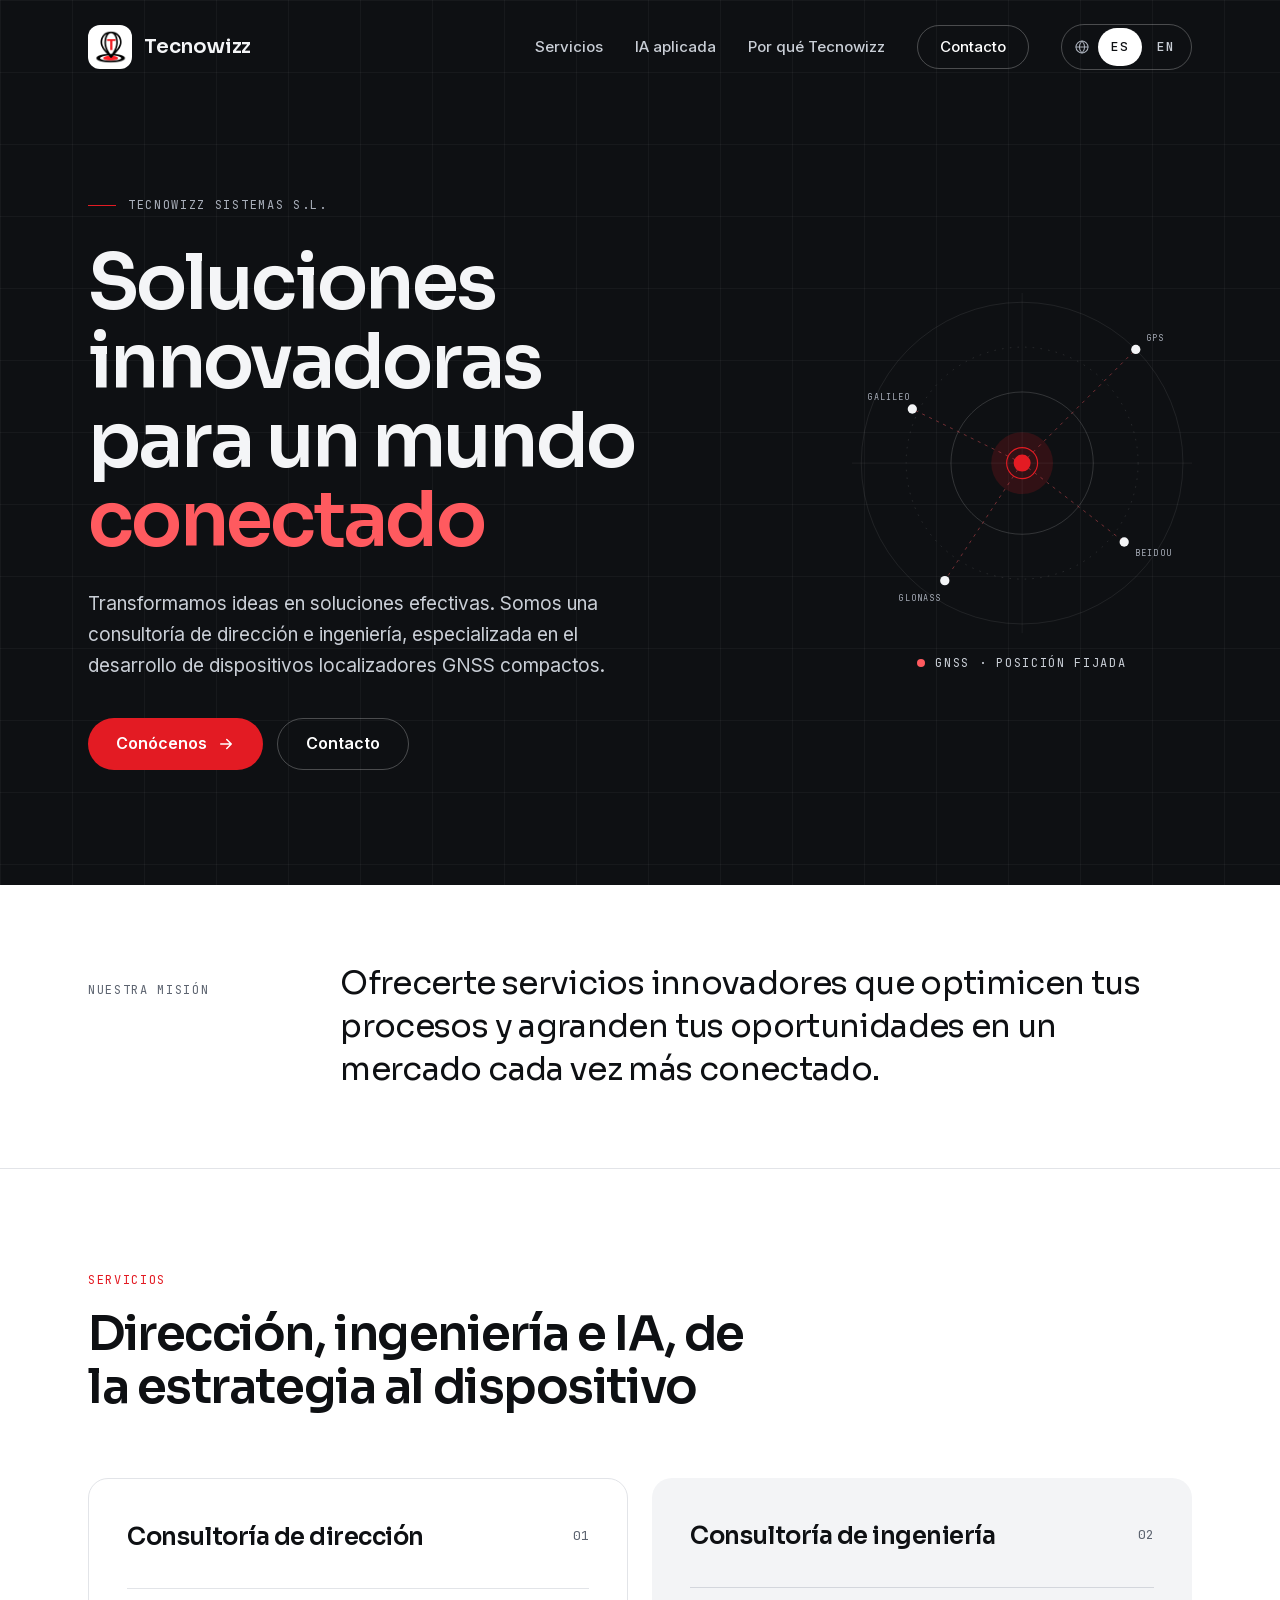
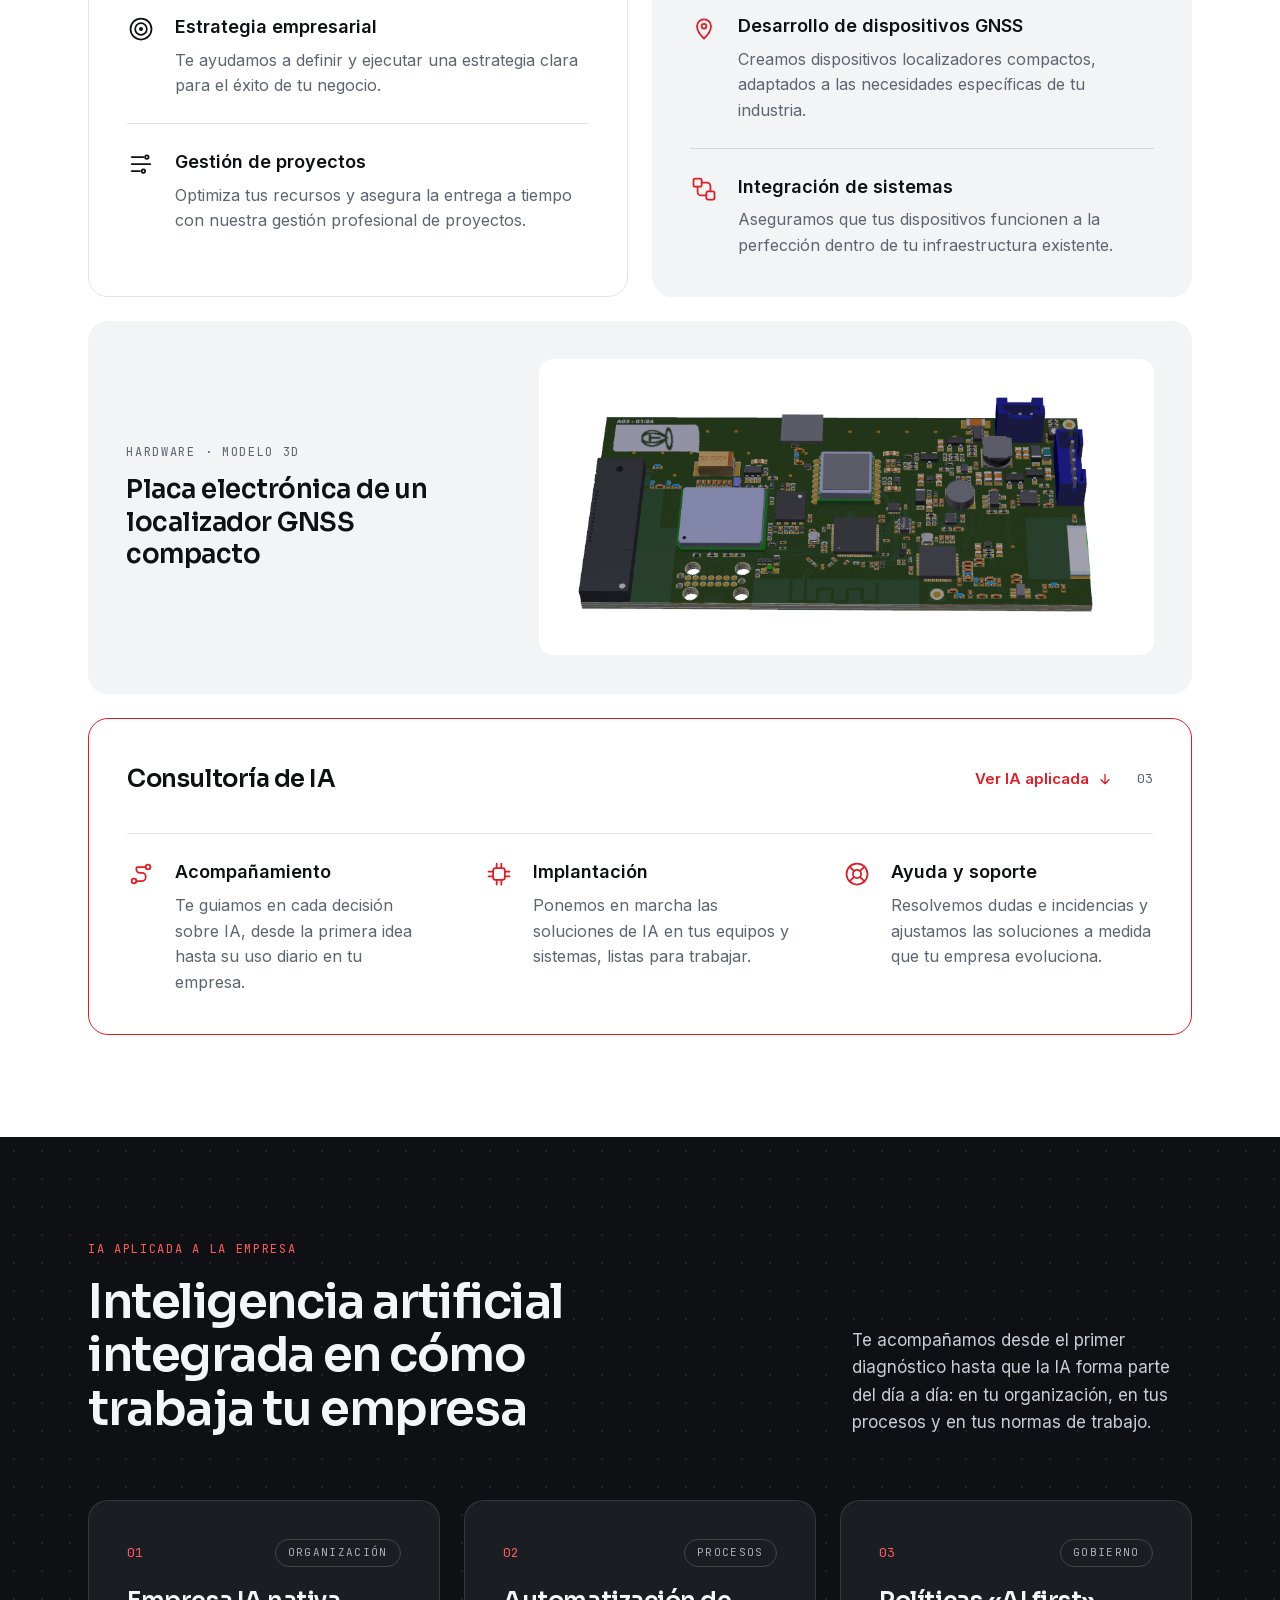
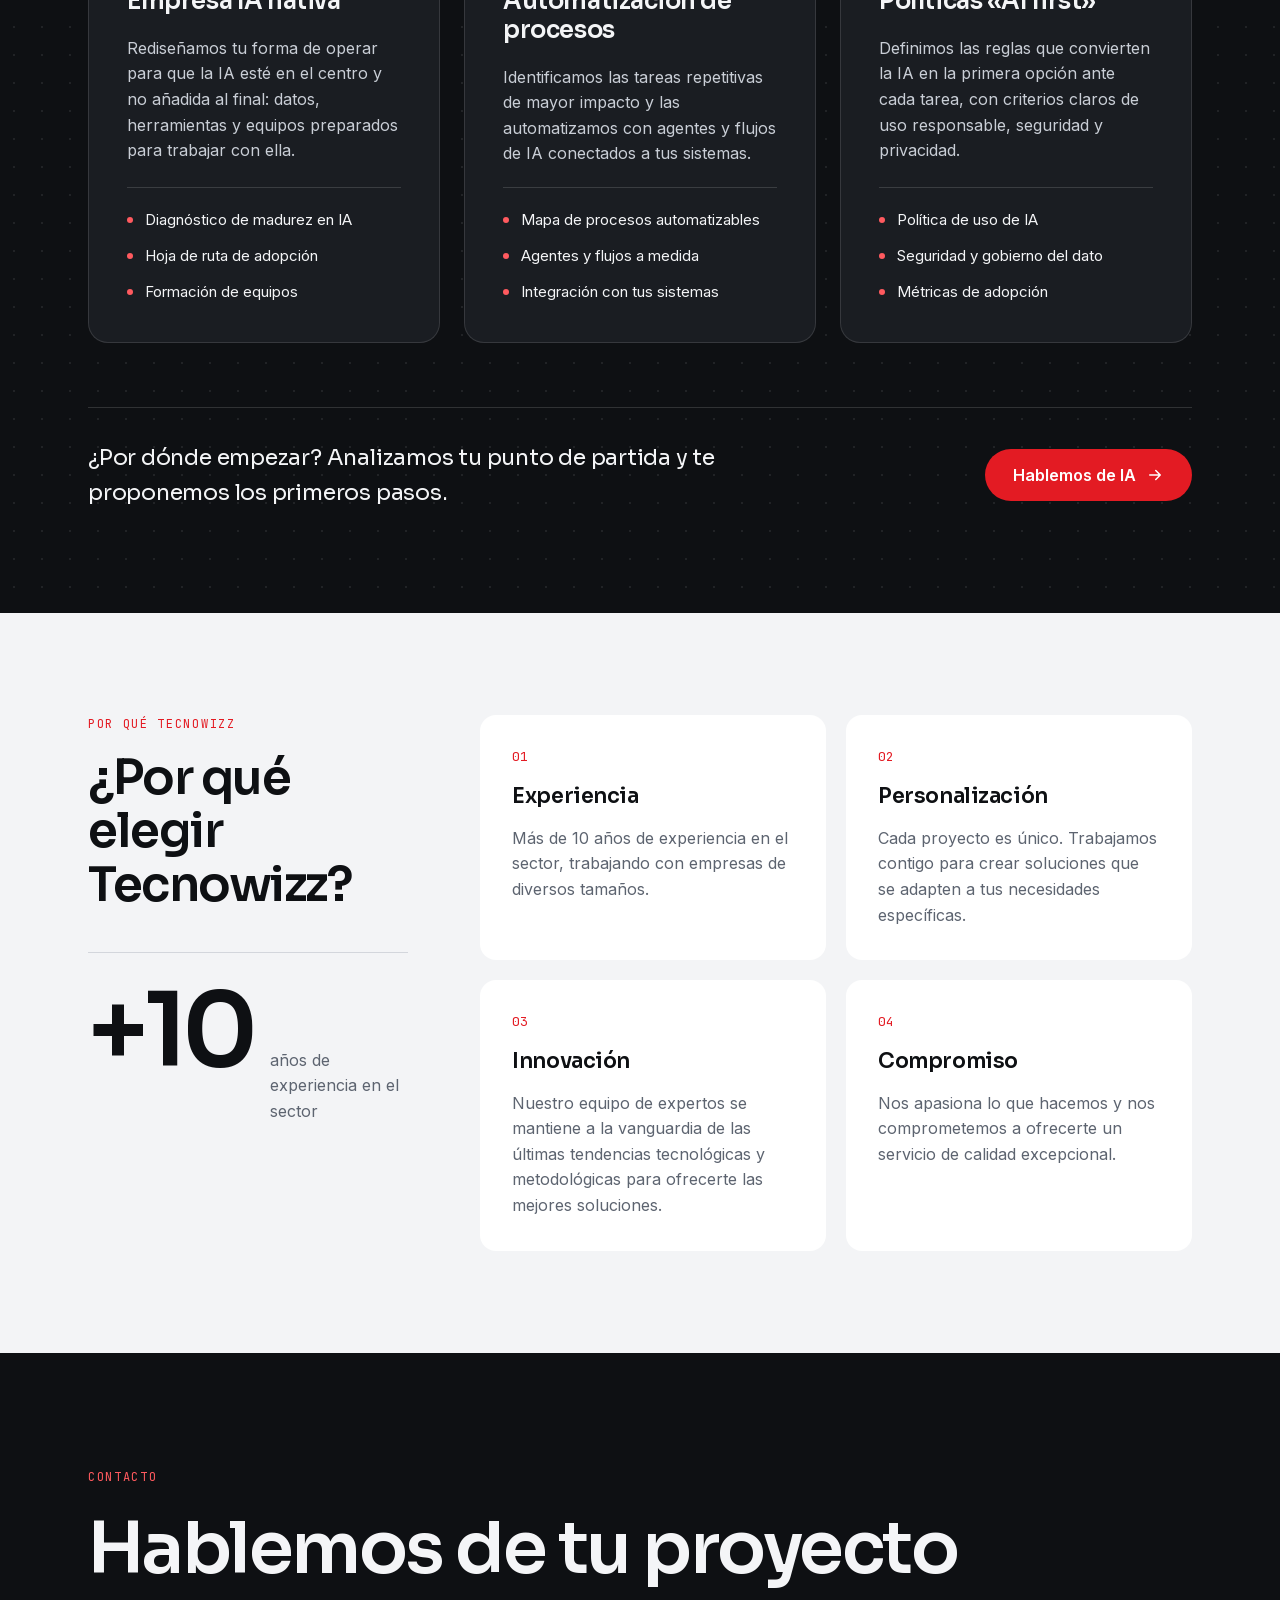
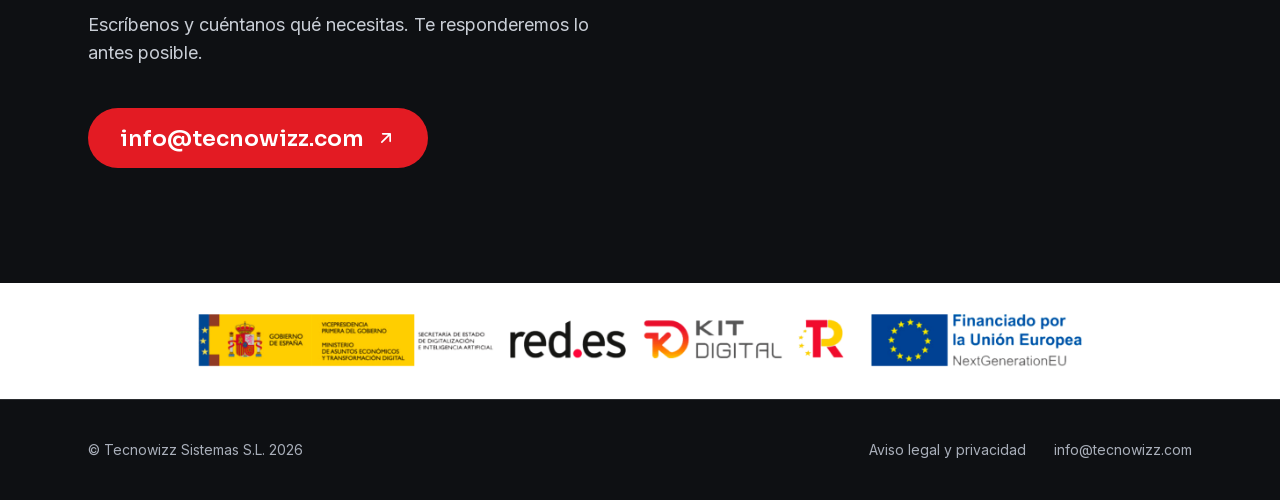
==== commit 42b27fd8: "Aviso legal completo (NIF, domicilio, datos registrales) y render de la placa GNSS Co-Authored-By: C" ====
--- a/index.html
+++ b/index.html
@@ -4,6 +4,10 @@
 <meta charset="utf-8">
 <meta name="viewport" content="width=device-width, initial-scale=1">
 <title>Tecnowizz - Consultoría de dirección, ingeniería e IA</title>
+<script>
+(function(){try{var s=localStorage.getItem('lang');if(s==='es')return;if(s!=='en'){if(/bot|crawl|spider|slurp|preview|lighthouse|headless/i.test(navigator.userAgent))return;var l=navigator.languages&&navigator.languages.length?navigator.languages:[navigator.language||''];for(var i=0;i<l.length;i++){if(/^(es|ca|gl|eu)(-|$)/i.test(l[i]))return}}location.replace('/en/'+location.hash)}catch(e){}})();
+</script>
+
 <meta name="description" content="Tecnowizz Sistemas: consultoría de dirección, ingeniería e inteligencia artificial, especializada en el desarrollo de dispositivos localizadores GNSS compactos.">
 <link rel="canonical" href="https://tecnowizz.com/">
 <link rel="alternate" hreflang="es" href="https://tecnowizz.com/">
@@ -56,8 +60,8 @@
 <a href="#contacto" style="min-height: 44px; padding: 0 22px; border: 1px solid #ffffff40; border-radius: 999px; display: flex; align-items: center; color: #ffffff">Contacto</a>
 <div role="group" aria-label="Idioma" style="display: flex; align-items: center; gap: 2px; padding: 3px; border: 1px solid #ffffff40; border-radius: 999px">
 <svg aria-hidden="true" width="16" height="16" viewBox="0 0 24 24" fill="none" stroke="#a9afba" stroke-width="1.6" stroke-linecap="round" stroke-linejoin="round" style="margin: 0 6px 0 9px"><circle cx="12" cy="12" r="9"></circle><path d="M3 12h18M12 3c2.6 2.8 4 5.8 4 9s-1.4 6.2-4 9c-2.6-2.800000000000001-4-5.800000000000001-4-9s1.4-6.2 4-9z"></path></svg>
-<a href="/" hreflang="es" lang="es" aria-label="Español" aria-current="page" style="min-width: 44px; min-height: 38px; border: 0; border-radius: 999px; font-family: 'JetBrains Mono', monospace; font-size: 13px; letter-spacing: 0.06em; background: #ffffff; color: #0e1013; display: flex; align-items: center; justify-content: center">ES</a>
-<a href="/en/" hreflang="en" lang="en" aria-label="English" style="min-width: 44px; min-height: 38px; border: 0; border-radius: 999px; font-family: 'JetBrains Mono', monospace; font-size: 13px; letter-spacing: 0.06em; background: transparent; color: #c9ced6; display: flex; align-items: center; justify-content: center">EN</a>
+<a href="/" hreflang="es" lang="es" aria-label="Español" aria-current="page" onclick="try{localStorage.setItem('lang','es')}catch(e){}" style="min-width: 44px; min-height: 38px; border: 0; border-radius: 999px; font-family: 'JetBrains Mono', monospace; font-size: 13px; letter-spacing: 0.06em; background: #ffffff; color: #0e1013; display: flex; align-items: center; justify-content: center">ES</a>
+<a href="/en/" hreflang="en" lang="en" aria-label="English" onclick="try{localStorage.setItem('lang','en')}catch(e){}" style="min-width: 44px; min-height: 38px; border: 0; border-radius: 999px; font-family: 'JetBrains Mono', monospace; font-size: 13px; letter-spacing: 0.06em; background: transparent; color: #c9ced6; display: flex; align-items: center; justify-content: center">EN</a>
 </div>
 </nav>
 </header>
@@ -174,6 +178,16 @@
 </div>
 </div>
 
+<div style="flex: 1 1 100%; min-width: 0; background: #f3f4f6; border-radius: 20px; padding: clamp(20px, 3vw, 44px); display: flex; flex-wrap: wrap; align-items: center; gap: 24px 56px">
+<div style="flex: 1 1 240px; min-width: 0; display: flex; flex-direction: column; gap: 12px">
+<span style="font-family: 'JetBrains Mono', monospace; font-size: 12px; letter-spacing: 0.14em; text-transform: uppercase; color: #5d6470">Hardware · modelo 3D</span>
+<p style="margin: 0; font-family: Sora, sans-serif; font-weight: 600; font-size: clamp(20px, 2.2vw, 26px); line-height: 1.25; letter-spacing: -0.02em; color: #0e1013">Placa electrónica de un localizador GNSS compacto</p>
+</div>
+<div style="flex: 2 1 380px; min-width: 0; background: #ffffff; border-radius: 14px; padding: clamp(12px, 2vw, 28px)">
+<img src="/assets/pcb.png" alt="Modelo 3D de la placa electrónica de un dispositivo localizador GNSS" width="839" height="365" loading="lazy" style="display: block; width: 100%; max-width: 640px; height: auto; margin: 0 auto">
+</div>
+</div>
+
 <div style="flex: 1 1 100%; min-width: 0; border: 1px solid #e31b23; border-radius: 20px; padding: clamp(28px, 3vw, 44px); display: flex; flex-direction: column; gap: 32px">
 <div style="display: flex; flex-wrap: wrap; align-items: center; justify-content: space-between; gap: 12px 24px">
 <h3 style="margin: 0; font-family: Sora, sans-serif; font-weight: 600; font-size: 24px; letter-spacing: -0.02em; color: #0e1013">Consultoría de IA</h3>
